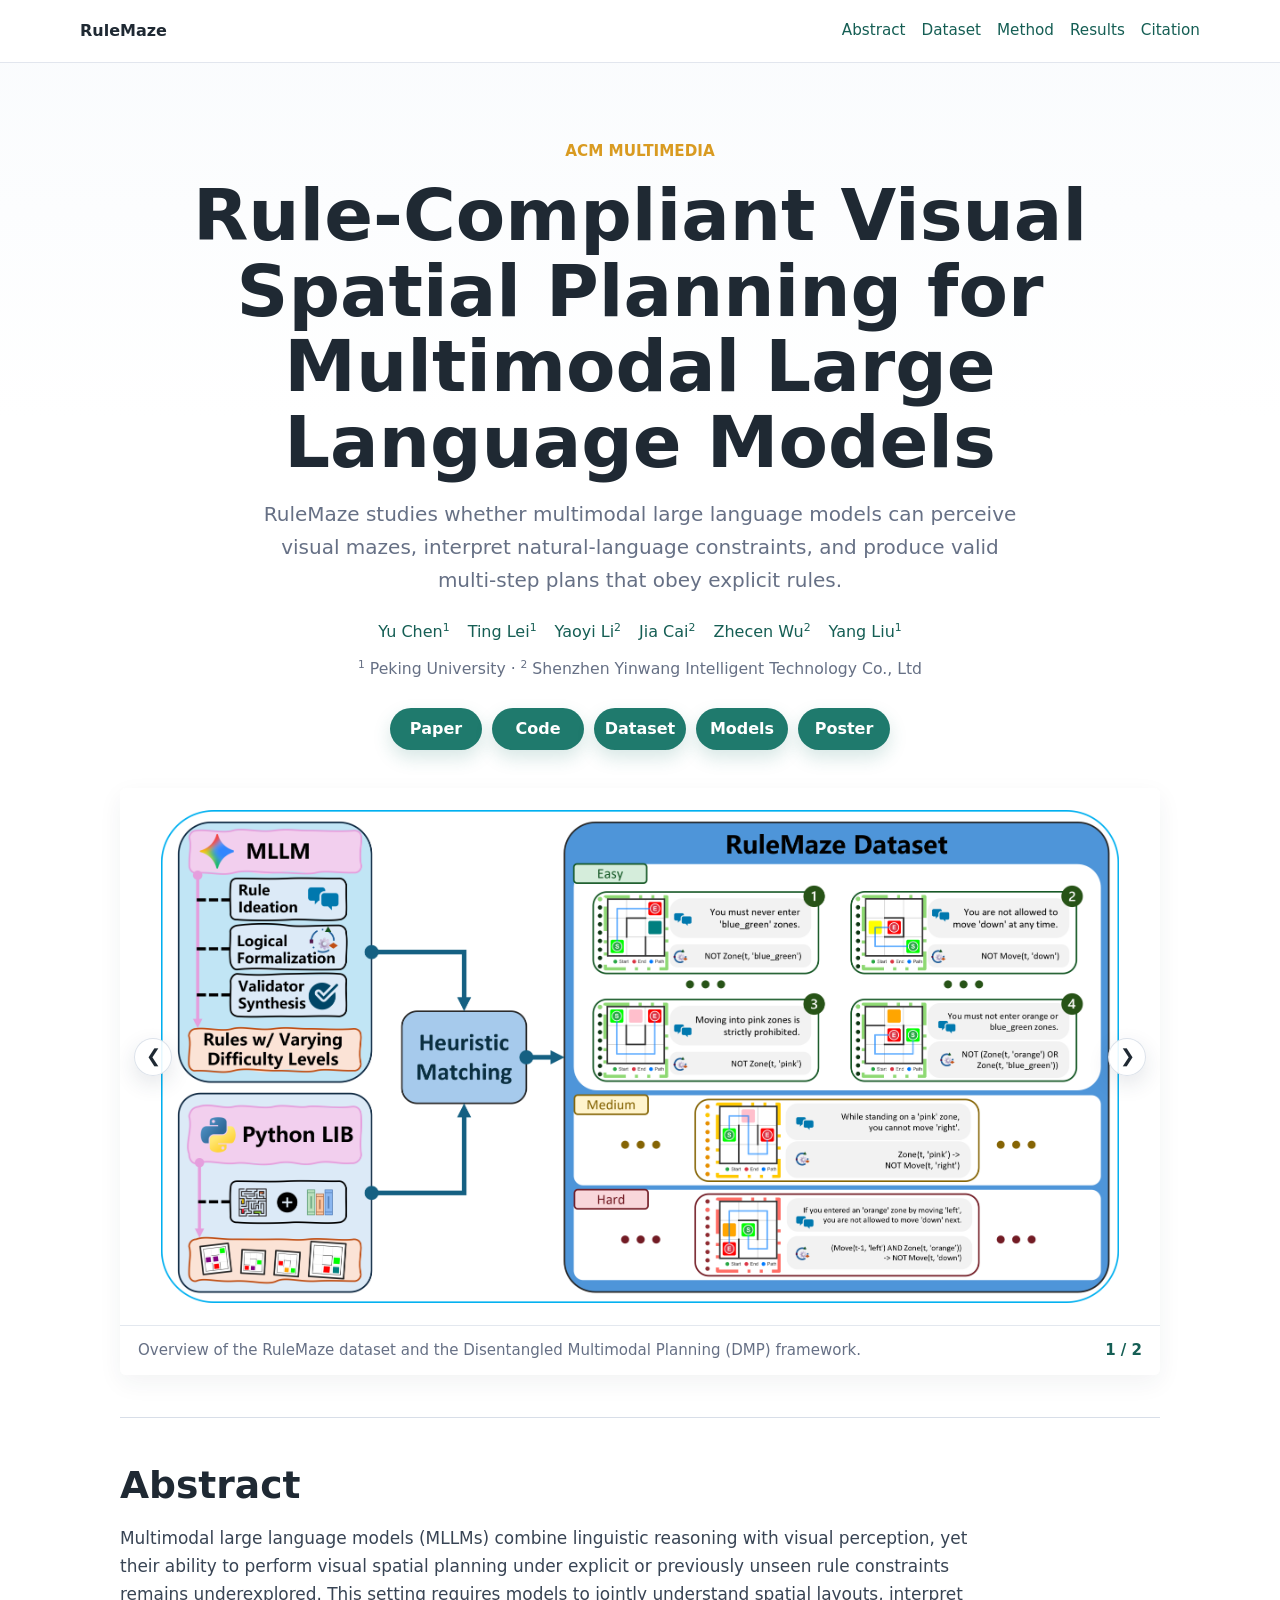
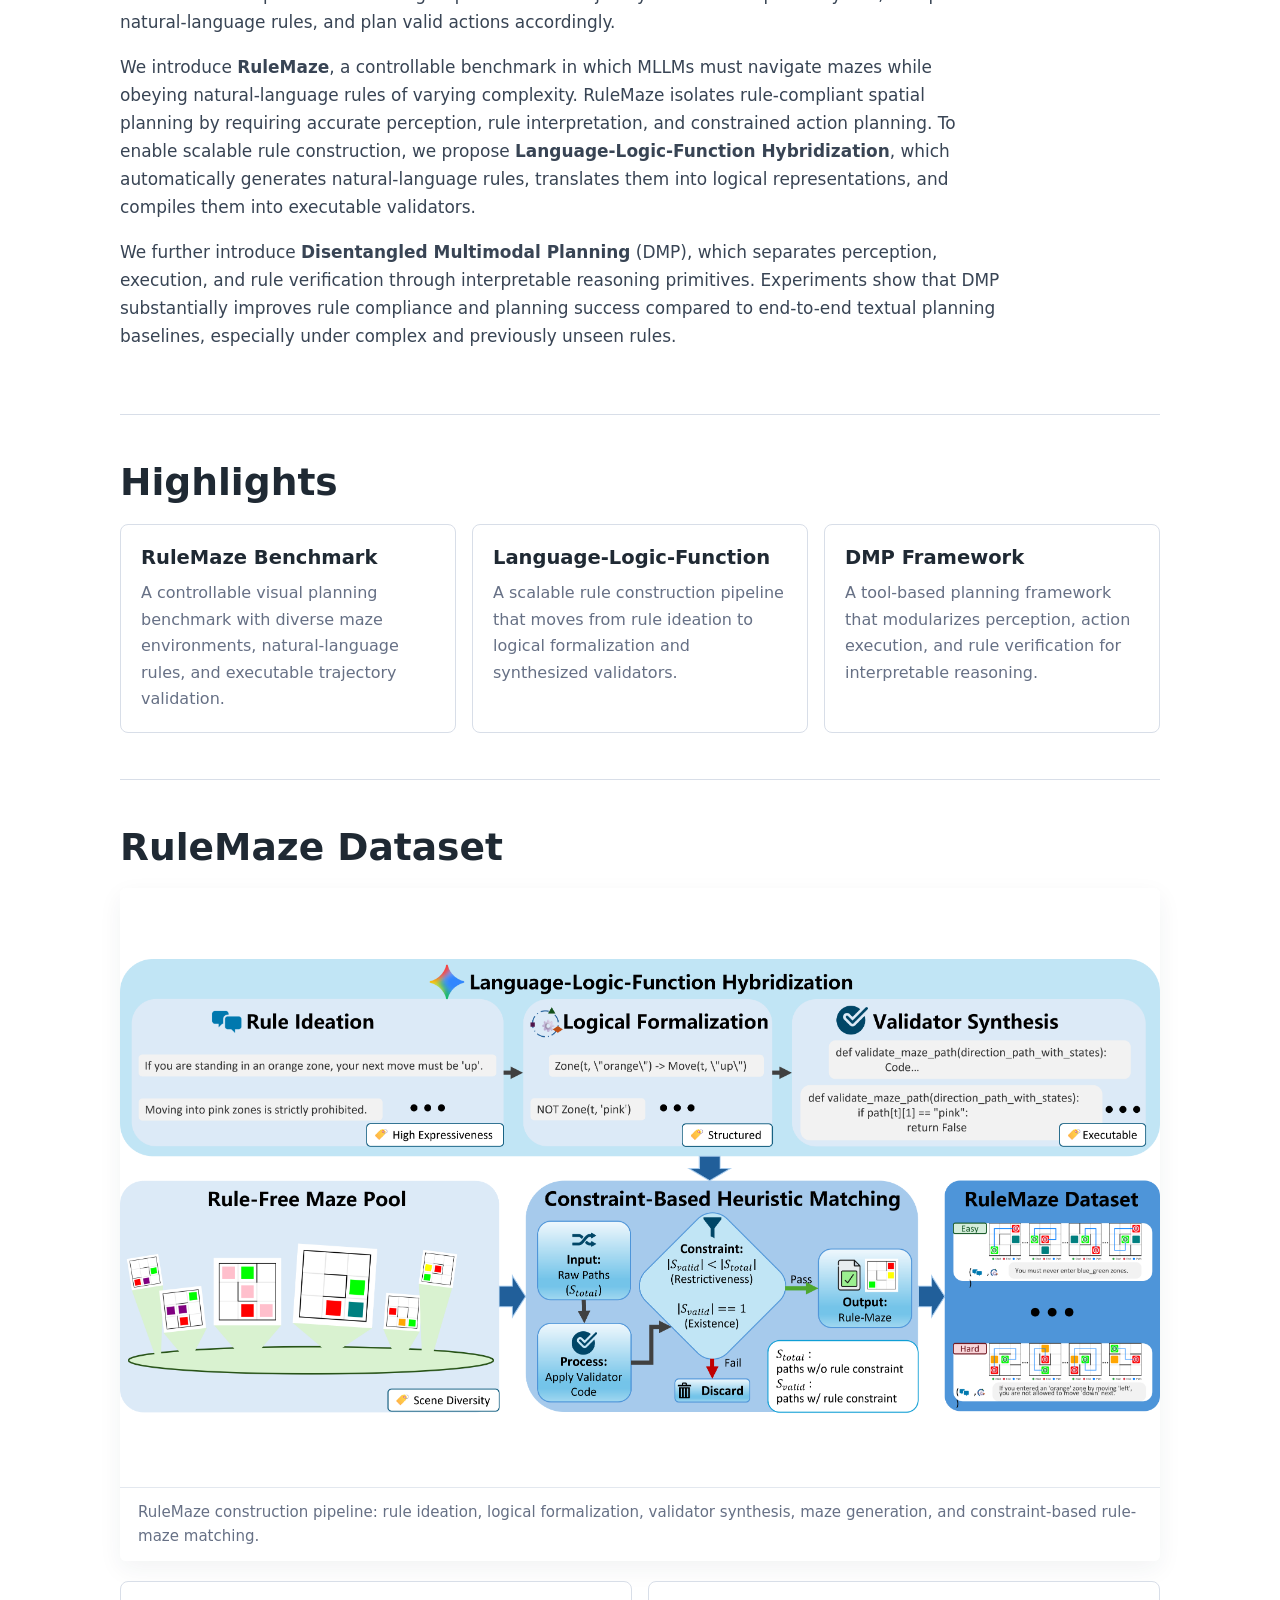
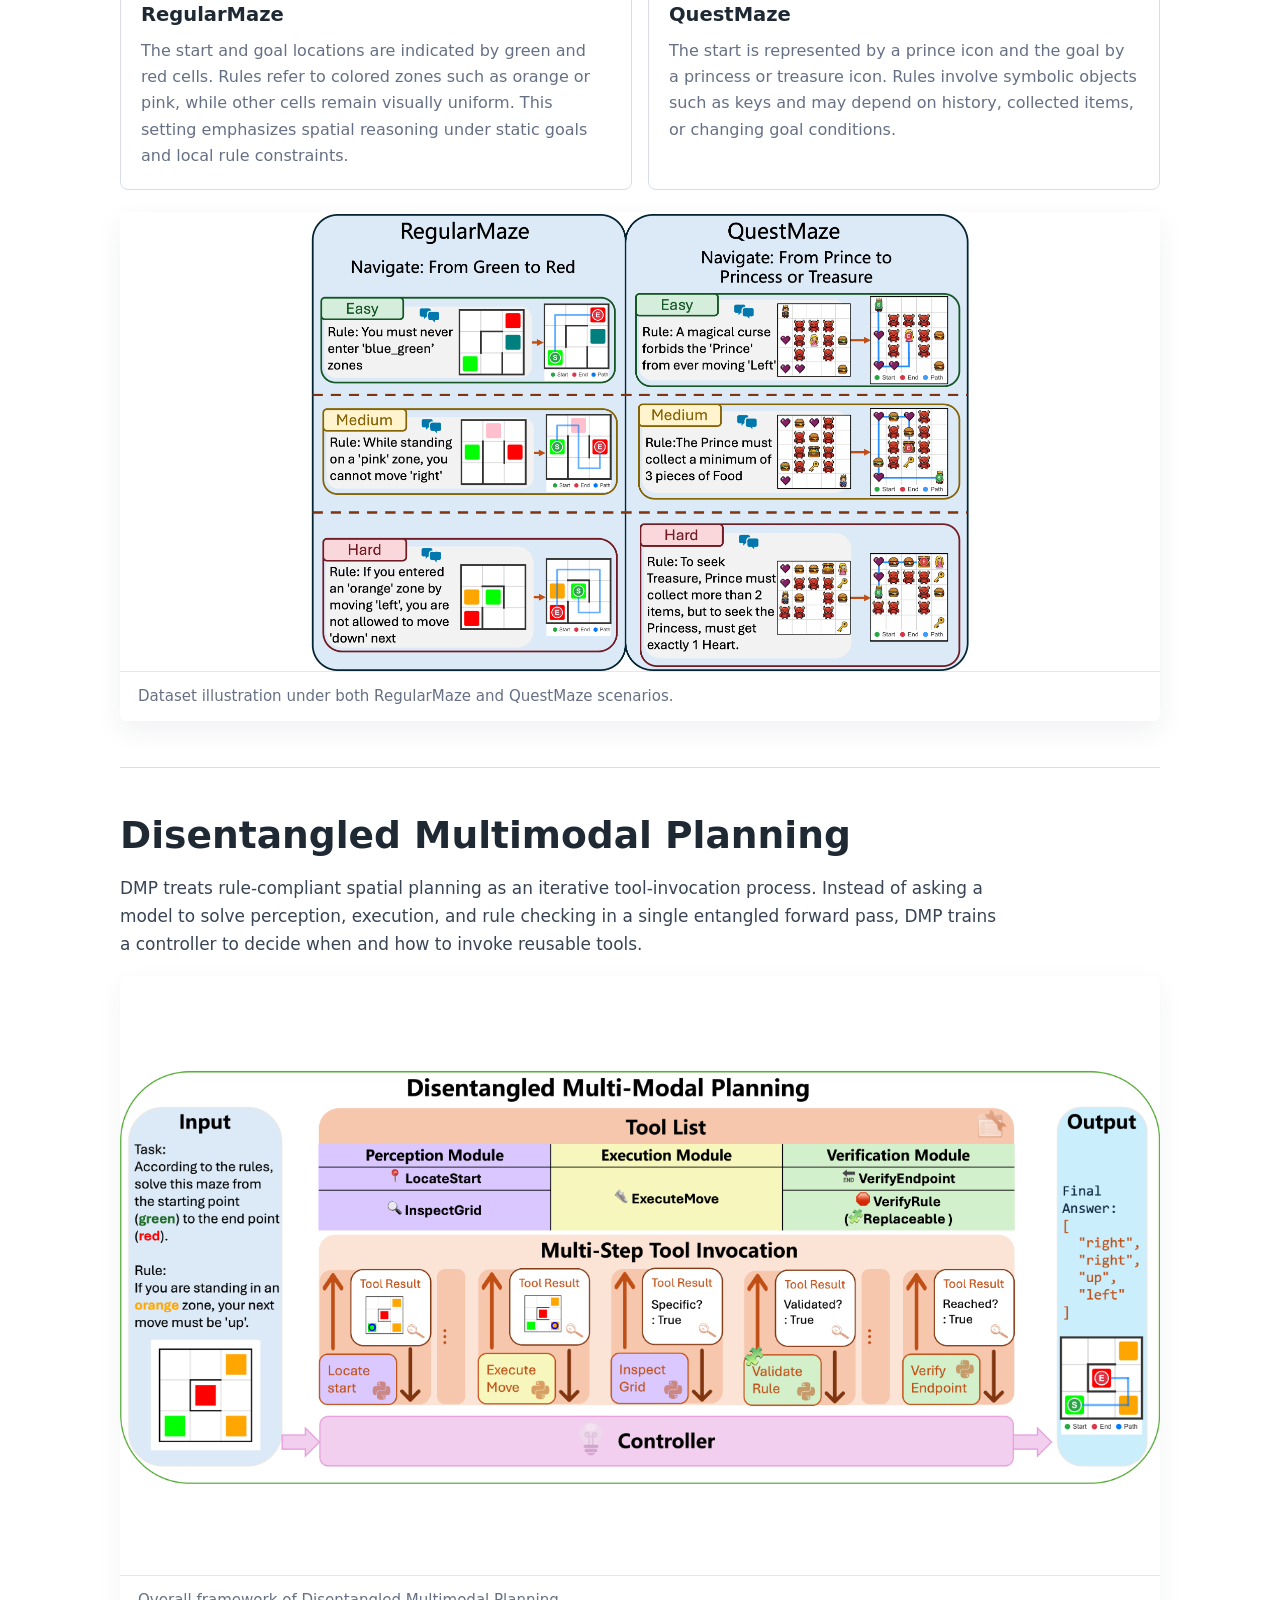
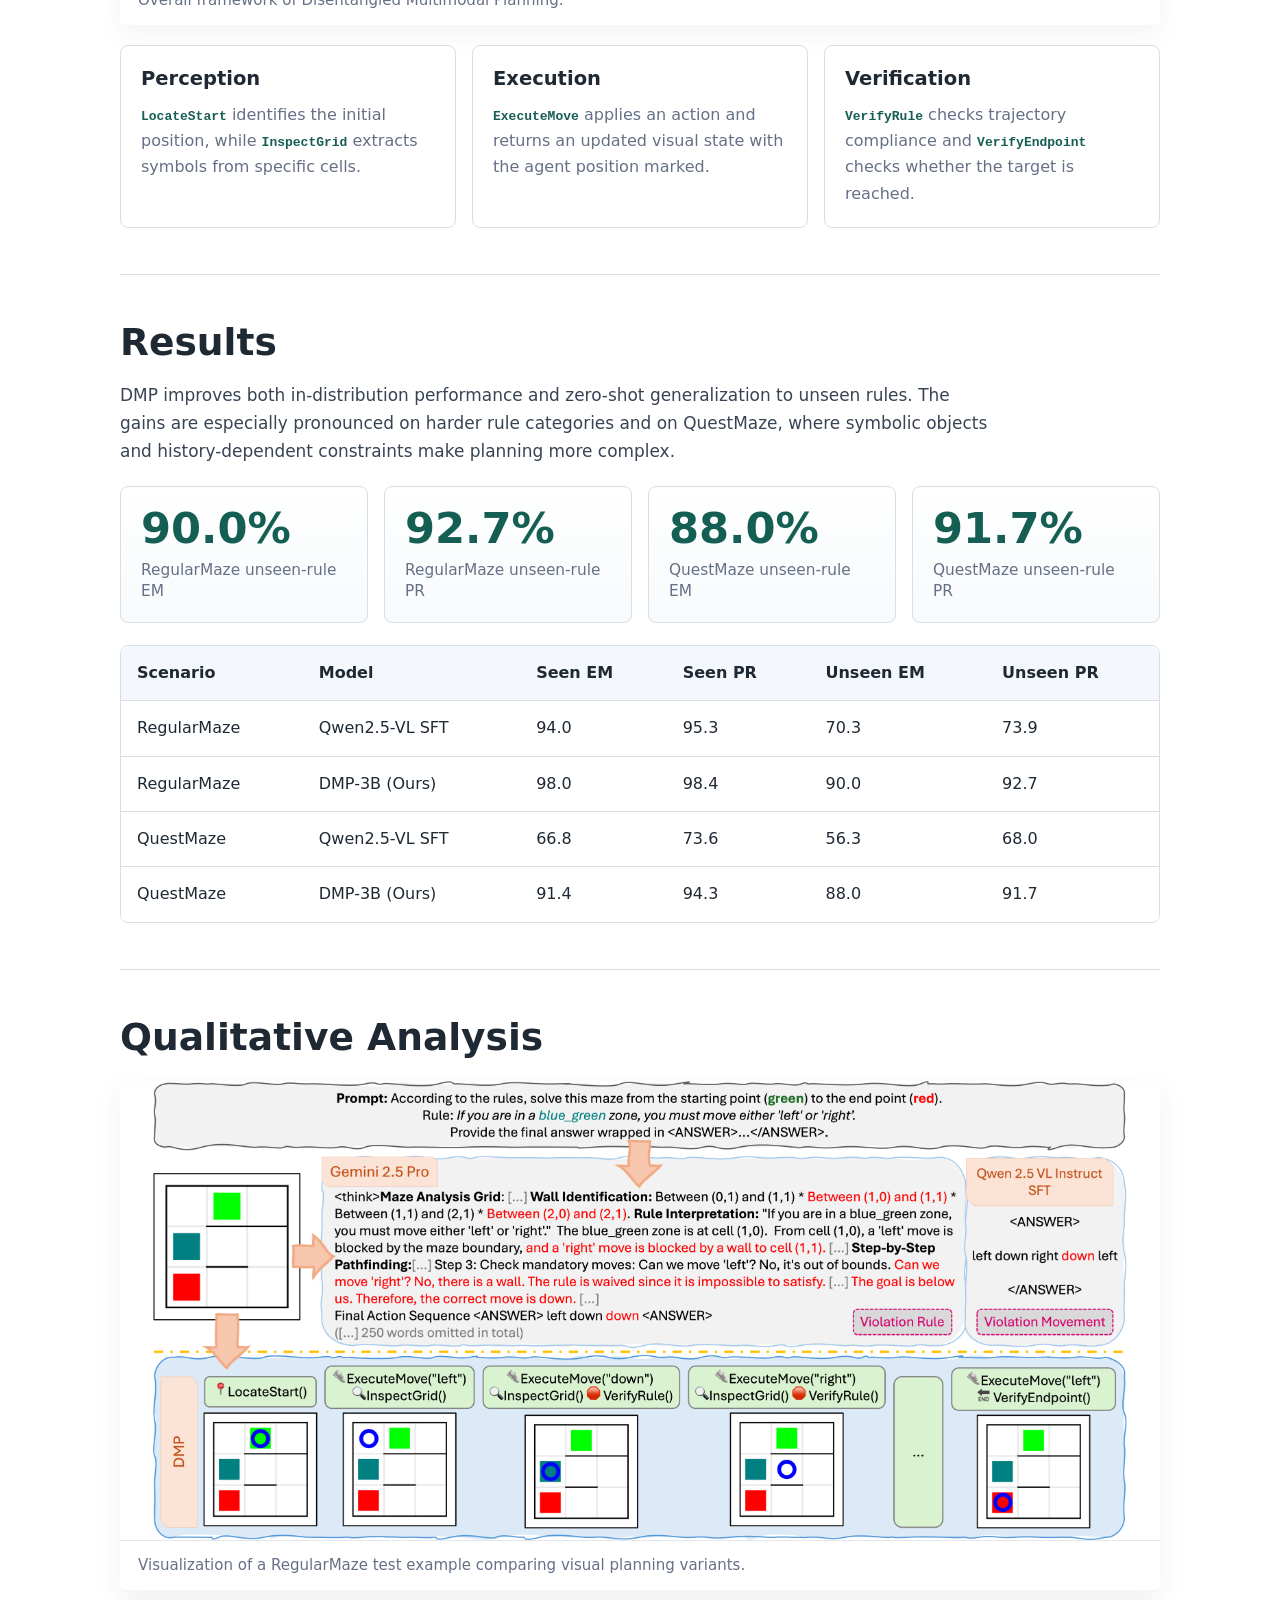
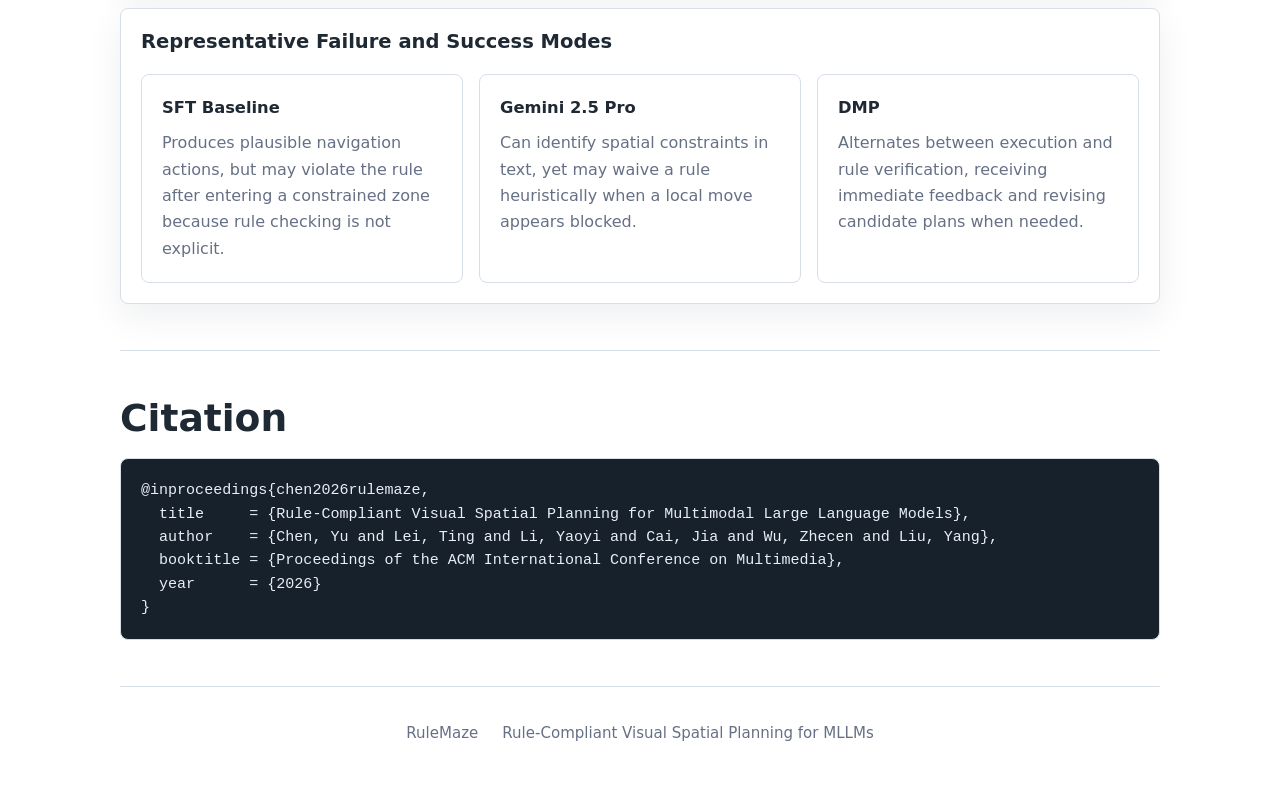
==== index.html @ 969b1087 "update demo page" ====
<!doctype html>
<html lang="en">
  <head>
    <meta charset="utf-8" />
    <meta name="viewport" content="width=device-width, initial-scale=1" />
    <title>Rule-Compliant Visual Spatial Planning for Multimodal Large Language Models</title>
    <meta
      name="description"
      content="RuleMaze project page for rule-compliant visual spatial planning in multimodal large language models."
    />
    <link rel="stylesheet" href="styles.css" />
  </head>
  <body>
    <header class="site-header">
      <nav class="nav">
        <a class="brand" href="#">RuleMaze</a>
        <div class="nav-links" aria-label="Page sections">
          <a href="#abstract">Abstract</a>
          <a href="#dataset">Dataset</a>
          <a href="#method">Method</a>
          <a href="#results">Results</a>
          <a href="#citation">Citation</a>
        </div>
      </nav>
    </header>

    <main>
      <section class="hero">
        <p class="venue">ACM Multimedia</p>
        <h1>Rule-Compliant Visual Spatial Planning for Multimodal Large Language Models</h1>
        <p class="subtitle">
          RuleMaze studies whether multimodal large language models can perceive
          visual mazes, interpret natural-language constraints, and produce
          valid multi-step plans that obey explicit rules.
        </p>

        <div class="authors" aria-label="Authors">
          <a href="mailto:yu_chen@stu.pku.edu.cn">Yu Chen<sup>1</sup></a>
          <a href="mailto:ting_lei@pku.edu.cn">Ting Lei<sup>1</sup></a>
          <a href="mailto:liyaoyi@yinwang.com">Yaoyi Li<sup>2</sup></a>
          <a href="mailto:caijia@yinwang.com">Jia Cai<sup>2</sup></a>
          <a href="mailto:wuzhecen@yinwang.com">Zhecen Wu<sup>2</sup></a>
          <a href="mailto:yangliu@pku.edu.cn">Yang Liu<sup>1</sup></a>
        </div>

        <p class="affiliations">
          <sup>1</sup> Peking University · <sup>2</sup> Shenzhen Yinwang
          Intelligent Technology Co., Ltd
        </p>

        <div class="link-row" aria-label="Project links">
          <a class="pill" href="#" aria-label="Paper PDF">Paper</a>
          <a class="pill" href="#" aria-label="Code repository">Code</a>
          <a class="pill" href="#" aria-label="Dataset">Dataset</a>
          <a class="pill" href="#" aria-label="Models">Models</a>
          <a class="pill" href="#" aria-label="Poster">Poster</a>
        </div>

        <figure class="hero-figure overview-carousel" data-carousel>
          <div class="overview-stage">
            <button type="button" class="overview-button previous" data-prev aria-label="Previous overview">
              &#10094;
            </button>
            <div class="overview-slides">
              <img
                class="overview-slide slide is-active"
                src="figures/teaser_rulemaze.png"
                alt="RuleMaze dataset construction overview"
              />
              <img
                class="overview-slide slide"
                src="figures/teasure_0402.png"
                alt="Disentangled Multimodal Planning framework overview"
              />
            </div>
            <button type="button" class="overview-button next" data-next aria-label="Next overview">
              &#10095;
            </button>
          </div>
          <figcaption class="overview-caption">
            <span>Overview of the RuleMaze dataset and the Disentangled Multimodal Planning (DMP) framework.</span>
            <span data-counter>1 / 2</span>
          </figcaption>
        </figure>
      </section>

      <section id="abstract" class="content-section">
        <h2>Abstract</h2>
        <p>
          Multimodal large language models (MLLMs) combine linguistic reasoning
          with visual perception, yet their ability to perform visual spatial
          planning under explicit or previously unseen rule constraints remains
          underexplored. This setting requires models to jointly understand
          spatial layouts, interpret natural-language rules, and plan valid
          actions accordingly.
        </p>
        <p>
          We introduce <strong>RuleMaze</strong>, a controllable benchmark in
          which MLLMs must navigate mazes while obeying natural-language rules of
          varying complexity. RuleMaze isolates rule-compliant spatial planning
          by requiring accurate perception, rule interpretation, and constrained
          action planning. To enable scalable rule construction, we propose
          <strong>Language-Logic-Function Hybridization</strong>, which
          automatically generates natural-language rules, translates them into
          logical representations, and compiles them into executable validators.
        </p>
        <p>
          We further introduce <strong>Disentangled Multimodal Planning</strong>
          (DMP), which separates perception, execution, and rule verification
          through interpretable reasoning primitives. Experiments show that DMP
          substantially improves rule compliance and planning success compared to
          end-to-end textual planning baselines, especially under complex and
          previously unseen rules.
        </p>
      </section>

      <section id="highlights" class="content-section">
        <h2>Highlights</h2>
        <div class="contribution-grid">
          <article>
            <h3>RuleMaze Benchmark</h3>
            <p>
              A controllable visual planning benchmark with diverse maze
              environments, natural-language rules, and executable trajectory
              validation.
            </p>
          </article>
          <article>
            <h3>Language-Logic-Function</h3>
            <p>
              A scalable rule construction pipeline that moves from rule
              ideation to logical formalization and synthesized validators.
            </p>
          </article>
          <article>
            <h3>DMP Framework</h3>
            <p>
              A tool-based planning framework that modularizes perception,
              action execution, and rule verification for interpretable
              reasoning.
            </p>
          </article>
        </div>
      </section>

      <section id="dataset" class="content-section">
        <h2>RuleMaze Dataset</h2>
        <figure class="wide-figure">
          <img
            class="paper-image"
            src="figures/rulemaze.png"
            alt="RuleMaze construction pipeline"
          />
          <figcaption>
            RuleMaze construction pipeline: rule ideation, logical
            formalization, validator synthesis, maze generation, and
            constraint-based rule-maze matching.
          </figcaption>
        </figure>

        <div class="split-section">
          <article>
            <h3>RegularMaze</h3>
            <p>
              The start and goal locations are indicated by green and red cells.
              Rules refer to colored zones such as orange or pink, while other
              cells remain visually uniform. This setting emphasizes spatial
              reasoning under static goals and local rule constraints.
            </p>
          </article>
          <article>
            <h3>QuestMaze</h3>
            <p>
              The start is represented by a prince icon and the goal by a
              princess or treasure icon. Rules involve symbolic objects such as
              keys and may depend on history, collected items, or changing goal
              conditions.
            </p>
          </article>
        </div>

        <figure class="wide-figure compact">
          <img
            class="paper-image"
            src="figures/maze_data_vis_v3.png"
            alt="RegularMaze and QuestMaze dataset examples"
          />
          <figcaption>
            Dataset illustration under both RegularMaze and QuestMaze scenarios.
          </figcaption>
        </figure>
      </section>

      <section id="method" class="content-section">
        <h2>Disentangled Multimodal Planning</h2>
        <p>
          DMP treats rule-compliant spatial planning as an iterative
          tool-invocation process. Instead of asking a model to solve perception,
          execution, and rule checking in a single entangled forward pass, DMP
          trains a controller to decide when and how to invoke reusable tools.
        </p>

        <figure class="wide-figure">
          <img
            class="paper-image"
            src="figures/dmp_method.png"
            alt="Disentangled Multimodal Planning method"
          />
          <figcaption>
            Overall framework of Disentangled Multimodal Planning.
          </figcaption>
        </figure>

        <div class="tool-table">
          <article>
            <h3>Perception</h3>
            <p>
              <code>LocateStart</code> identifies the initial position, while
              <code>InspectGrid</code> extracts symbols from specific cells.
            </p>
          </article>
          <article>
            <h3>Execution</h3>
            <p>
              <code>ExecuteMove</code> applies an action and returns an updated
              visual state with the agent position marked.
            </p>
          </article>
          <article>
            <h3>Verification</h3>
            <p>
              <code>VerifyRule</code> checks trajectory compliance and
              <code>VerifyEndpoint</code> checks whether the target is reached.
            </p>
          </article>
        </div>
      </section>

      <section id="results" class="content-section">
        <h2>Results</h2>
        <p>
          DMP improves both in-distribution performance and zero-shot
          generalization to unseen rules. The gains are especially pronounced on
          harder rule categories and on QuestMaze, where symbolic objects and
          history-dependent constraints make planning more complex.
        </p>

        <div class="metrics-grid">
          <article>
            <span class="metric">90.0%</span>
            <span class="metric-label">RegularMaze unseen-rule EM</span>
          </article>
          <article>
            <span class="metric">92.7%</span>
            <span class="metric-label">RegularMaze unseen-rule PR</span>
          </article>
          <article>
            <span class="metric">88.0%</span>
            <span class="metric-label">QuestMaze unseen-rule EM</span>
          </article>
          <article>
            <span class="metric">91.7%</span>
            <span class="metric-label">QuestMaze unseen-rule PR</span>
          </article>
        </div>

        <div class="table-wrap">
          <table>
            <thead>
              <tr>
                <th>Scenario</th>
                <th>Model</th>
                <th>Seen EM</th>
                <th>Seen PR</th>
                <th>Unseen EM</th>
                <th>Unseen PR</th>
              </tr>
            </thead>
            <tbody>
              <tr>
                <td>RegularMaze</td>
                <td>Qwen2.5-VL SFT</td>
                <td>94.0</td>
                <td>95.3</td>
                <td>70.3</td>
                <td>73.9</td>
              </tr>
              <tr>
                <td>RegularMaze</td>
                <td>DMP-3B (Ours)</td>
                <td>98.0</td>
                <td>98.4</td>
                <td>90.0</td>
                <td>92.7</td>
              </tr>
              <tr>
                <td>QuestMaze</td>
                <td>Qwen2.5-VL SFT</td>
                <td>66.8</td>
                <td>73.6</td>
                <td>56.3</td>
                <td>68.0</td>
              </tr>
              <tr>
                <td>QuestMaze</td>
                <td>DMP-3B (Ours)</td>
                <td>91.4</td>
                <td>94.3</td>
                <td>88.0</td>
                <td>91.7</td>
              </tr>
            </tbody>
          </table>
        </div>

      </section>

      <section id="qualitative" class="content-section">
        <h2>Qualitative Analysis</h2>
        <figure class="wide-figure compact">
          <img
            class="paper-image"
            src="figures/result_example.png"
            alt="RegularMaze qualitative planning example"
          />
          <figcaption>
            Visualization of a RegularMaze test example comparing visual
            planning variants.
          </figcaption>
        </figure>
        <div class="comparison">
          <h3>Representative Failure and Success Modes</h3>
          <div class="comparison-grid">
            <article>
              <h4>SFT Baseline</h4>
              <p>
                Produces plausible navigation actions, but may violate the rule
                after entering a constrained zone because rule checking is not
                explicit.
              </p>
            </article>
            <article>
              <h4>Gemini 2.5 Pro</h4>
              <p>
                Can identify spatial constraints in text, yet may waive a rule
                heuristically when a local move appears blocked.
              </p>
            </article>
            <article>
              <h4>DMP</h4>
              <p>
                Alternates between execution and rule verification, receiving
                immediate feedback and revising candidate plans when needed.
              </p>
            </article>
          </div>
        </div>
      </section>

      <section id="citation" class="content-section">
        <h2>Citation</h2>
        <pre><code>@inproceedings{chen2026rulemaze,
  title     = {Rule-Compliant Visual Spatial Planning for Multimodal Large Language Models},
  author    = {Chen, Yu and Lei, Ting and Li, Yaoyi and Cai, Jia and Wu, Zhecen and Liu, Yang},
  booktitle = {Proceedings of the ACM International Conference on Multimedia},
  year      = {2026}
}</code></pre>
      </section>
    </main>

    <footer class="footer">
      <span>RuleMaze</span>
      <span>Rule-Compliant Visual Spatial Planning for MLLMs</span>
    </footer>

    <script src="script.js"></script>
  </body>
</html>
---- styles.css ----
:root {
  color-scheme: light;
  --ink: #1f2933;
  --muted: #667085;
  --line: #d8dee8;
  --paper: #ffffff;
  --soft: #f4f7fb;
  --accent: #1f7a6d;
  --accent-strong: #155e54;
  --gold: #d99b21;
  --shadow: 0 18px 55px rgba(32, 48, 71, 0.13);
}

* {
  box-sizing: border-box;
}

html {
  scroll-behavior: smooth;
}

body {
  margin: 0;
  color: var(--ink);
  background:
    linear-gradient(180deg, #f9fbfd 0%, #ffffff 420px),
    var(--paper);
  font-family:
    Inter, ui-sans-serif, system-ui, -apple-system, BlinkMacSystemFont, "Segoe UI",
    sans-serif;
  line-height: 1.65;
}

a {
  color: var(--accent-strong);
  text-decoration: none;
}

a:hover {
  text-decoration: underline;
}

.site-header {
  position: sticky;
  top: 0;
  z-index: 10;
  border-bottom: 1px solid rgba(216, 222, 232, 0.75);
  background: rgba(255, 255, 255, 0.88);
  backdrop-filter: blur(14px);
}

.nav {
  display: flex;
  align-items: center;
  justify-content: space-between;
  width: min(1120px, calc(100% - 32px));
  min-height: 62px;
  margin: 0 auto;
  gap: 24px;
}

.brand {
  color: var(--ink);
  font-weight: 800;
  letter-spacing: 0;
}

.nav-links {
  display: flex;
  flex-wrap: wrap;
  justify-content: flex-end;
  gap: 16px;
  font-size: 0.95rem;
}

main {
  width: min(1040px, calc(100% - 32px));
  margin: 0 auto;
}

.hero {
  padding: 76px 0 42px;
  text-align: center;
}

.venue {
  margin: 0 0 14px;
  color: var(--gold);
  font-size: 0.95rem;
  font-weight: 750;
  text-transform: uppercase;
}

h1,
h2,
h3,
h4,
p {
  margin-top: 0;
}

h1 {
  max-width: 920px;
  margin: 0 auto 18px;
  font-size: clamp(2.15rem, 6vw, 4.5rem);
  line-height: 1.05;
  letter-spacing: 0;
}

.subtitle {
  max-width: 780px;
  margin: 0 auto 22px;
  color: var(--muted);
  font-size: clamp(1.05rem, 2vw, 1.25rem);
}

.authors {
  display: flex;
  flex-wrap: wrap;
  justify-content: center;
  gap: 8px 18px;
  margin-bottom: 10px;
  color: var(--muted);
}

sup {
  font-size: 0.68em;
  line-height: 0;
}

.affiliations {
  margin: 0 auto 26px;
  color: var(--muted);
  font-size: 0.98rem;
}

.link-row {
  display: flex;
  flex-wrap: wrap;
  justify-content: center;
  gap: 10px;
  margin-bottom: 38px;
}

.pill {
  display: inline-flex;
  align-items: center;
  justify-content: center;
  min-width: 92px;
  min-height: 42px;
  border: 1px solid rgba(31, 122, 109, 0.2);
  border-radius: 999px;
  color: #ffffff;
  background: var(--accent);
  font-weight: 750;
  box-shadow: 0 8px 18px rgba(31, 122, 109, 0.18);
}

.pill:hover {
  background: var(--accent-strong);
  text-decoration: none;
}

.hero-figure,
.wide-figure {
  margin: 0;
  border: 0;
  border-radius: 6px;
  overflow: hidden;
  background: #ffffff;
  box-shadow: 0 8px 24px rgba(32, 48, 71, 0.06);
}

.figure-grid {
  display: grid;
  gap: 10px;
  padding: 0;
  background: #ffffff;
}

.figure-grid.two-up {
  grid-template-columns: repeat(2, minmax(0, 1fr));
}

.figure-grid img,
.paper-image {
  display: block;
  width: 100%;
  object-fit: contain;
  background: #ffffff;
}

.figure-grid img {
  height: clamp(260px, 28vw, 430px);
  align-self: center;
  border-radius: 4px;
}

.paper-image {
  height: clamp(300px, 48vw, 600px);
  background: #ffffff;
}

.hero-figure .figure-grid {
  border-bottom: 1px solid rgba(216, 222, 232, 0.7);
}

.wide-figure .paper-image {
  border-bottom: 1px solid rgba(216, 222, 232, 0.7);
}

.overview-stage {
  position: relative;
  display: grid;
  align-items: center;
  background: #ffffff;
  border-bottom: 1px solid rgba(216, 222, 232, 0.7);
}

.overview-slides {
  min-height: clamp(280px, 42vw, 540px);
}

.overview-slide {
  display: none;
  width: 100%;
  height: clamp(280px, 42vw, 540px);
  object-fit: contain;
  background: #ffffff;
}

.overview-slide.is-active {
  display: block;
}

.overview-button {
  position: absolute;
  top: 50%;
  z-index: 2;
  transform: translateY(-50%);
  border-color: rgba(216, 222, 232, 0.88);
  background: rgba(255, 255, 255, 0.9);
  box-shadow: 0 8px 22px rgba(32, 48, 71, 0.12);
}

.overview-button.previous {
  left: 14px;
}

.overview-button.next {
  right: 14px;
}

.overview-caption {
  display: flex;
  align-items: center;
  justify-content: space-between;
  gap: 16px;
}

.overview-caption [data-counter] {
  flex: 0 0 auto;
  color: var(--accent-strong);
  font-weight: 750;
}

.wide-figure.compact {
  margin-top: 22px;
  box-shadow: 0 10px 28px rgba(32, 48, 71, 0.065);
}

.wide-figure.compact .paper-image {
  height: clamp(260px, 38vw, 460px);
}

figcaption {
  padding: 12px 18px;
  color: var(--muted);
  font-size: 0.94rem;
  text-align: left;
  background: #ffffff;
}

.content-section {
  padding: 46px 0;
  border-top: 1px solid var(--line);
}

h2 {
  margin-bottom: 18px;
  font-size: clamp(1.7rem, 3vw, 2.35rem);
  line-height: 1.15;
}

h3 {
  margin-bottom: 10px;
  font-size: 1.22rem;
  line-height: 1.3;
}

h4 {
  margin-bottom: 8px;
  font-size: 1.02rem;
}

.content-section > p {
  max-width: 880px;
  color: #384454;
  font-size: 1.06rem;
}

.video-placeholder {
  display: grid;
  min-height: 380px;
  place-items: center;
  border: 1px dashed #a9b5c6;
  border-radius: 8px;
  background:
    linear-gradient(135deg, rgba(31, 122, 109, 0.08), rgba(217, 155, 33, 0.1)),
    var(--soft);
  color: var(--muted);
  text-align: center;
}

.video-placeholder strong,
.video-placeholder span {
  display: block;
}

.video-placeholder strong {
  color: var(--ink);
  font-size: 1.3rem;
}

.contribution-grid,
.comparison-grid,
.split-section,
.tool-table,
.metrics-grid {
  display: grid;
  grid-template-columns: repeat(3, minmax(0, 1fr));
  gap: 16px;
  margin-top: 20px;
}

.contribution-grid article,
.comparison-grid article,
.split-section article,
.tool-table article,
.metrics-grid article {
  min-height: 160px;
  padding: 20px;
  border: 1px solid var(--line);
  border-radius: 8px;
  background: var(--paper);
}

.contribution-grid p,
.comparison-grid p,
.split-section p,
.tool-table p,
.slide p {
  margin-bottom: 0;
  color: var(--muted);
}

.split-section {
  grid-template-columns: repeat(2, minmax(0, 1fr));
}

.tool-table {
  grid-template-columns: repeat(3, minmax(0, 1fr));
}

.tool-table code {
  color: var(--accent-strong);
  font-weight: 750;
}

.metrics-grid {
  grid-template-columns: repeat(4, minmax(0, 1fr));
  margin-bottom: 22px;
}

.metrics-grid article {
  min-height: 128px;
  background: linear-gradient(180deg, #ffffff 0%, #f7fafc 100%);
}

.metric {
  display: block;
  color: var(--accent-strong);
  font-size: clamp(1.8rem, 4vw, 2.7rem);
  font-weight: 850;
  line-height: 1;
}

.metric-label {
  display: block;
  margin-top: 10px;
  color: var(--muted);
  font-size: 0.96rem;
  line-height: 1.35;
}

.carousel,
.comparison {
  margin-top: 18px;
  border: 1px solid var(--line);
  border-radius: 8px;
  background: var(--paper);
  box-shadow: 0 12px 35px rgba(32, 48, 71, 0.08);
}

.carousel-head {
  display: flex;
  align-items: center;
  justify-content: space-between;
  gap: 16px;
  padding: 18px 20px;
  border-bottom: 1px solid var(--line);
}

.carousel-head h3,
.comparison h3 {
  margin: 0;
}

.carousel-controls {
  display: flex;
  align-items: center;
  gap: 10px;
  color: var(--muted);
  font-weight: 700;
}

button {
  width: 38px;
  height: 38px;
  border: 1px solid var(--line);
  border-radius: 50%;
  color: var(--ink);
  background: #ffffff;
  cursor: pointer;
  font-size: 1.1rem;
}

button:hover,
button:focus-visible {
  border-color: var(--accent);
  outline: none;
}

.slides {
  position: relative;
}

.slide {
  display: none;
  grid-template-columns: minmax(220px, 0.9fr) minmax(260px, 1.1fr);
  gap: 24px;
  align-items: center;
  padding: 22px;
}

.slide.is-active {
  display: grid;
}

.slide img {
  width: 100%;
  aspect-ratio: 1 / 1;
  object-fit: contain;
  border: 1px solid var(--line);
  border-radius: 8px;
  background: var(--soft);
}

.comparison {
  padding: 20px;
}

.table-wrap {
  overflow-x: auto;
  border: 1px solid var(--line);
  border-radius: 8px;
}

table {
  width: 100%;
  min-width: 640px;
  border-collapse: collapse;
  background: var(--paper);
}

th,
td {
  padding: 14px 16px;
  border-bottom: 1px solid var(--line);
  text-align: left;
}

th {
  background: var(--soft);
  font-weight: 800;
}

tr:last-child td {
  border-bottom: 0;
}

pre {
  overflow-x: auto;
  margin: 0;
  padding: 20px;
  border: 1px solid var(--line);
  border-radius: 8px;
  background: #17212b;
  color: #e9eef6;
  font-size: 0.94rem;
  line-height: 1.55;
}

.footer {
  display: flex;
  flex-wrap: wrap;
  justify-content: center;
  gap: 12px 24px;
  width: min(1040px, calc(100% - 32px));
  margin: 0 auto;
  padding: 34px 0 48px;
  border-top: 1px solid var(--line);
  color: var(--muted);
  font-size: 0.94rem;
}

@media (max-width: 760px) {
  .nav {
    align-items: flex-start;
    flex-direction: column;
    padding: 14px 0;
    gap: 8px;
  }

  .nav-links {
    justify-content: flex-start;
    gap: 10px 14px;
    font-size: 0.88rem;
  }

  .hero {
    padding-top: 44px;
  }

  .contribution-grid,
  .comparison-grid,
  .split-section,
  .tool-table,
  .metrics-grid,
  .slide {
    grid-template-columns: 1fr;
  }

  .carousel-head {
    align-items: flex-start;
    flex-direction: column;
  }

  .video-placeholder {
    min-height: 230px;
  }

  .figure-grid.two-up {
    grid-template-columns: 1fr;
  }

  .figure-grid img,
  .paper-image,
  .wide-figure.compact .paper-image {
    height: clamp(220px, 70vw, 360px);
  }
}
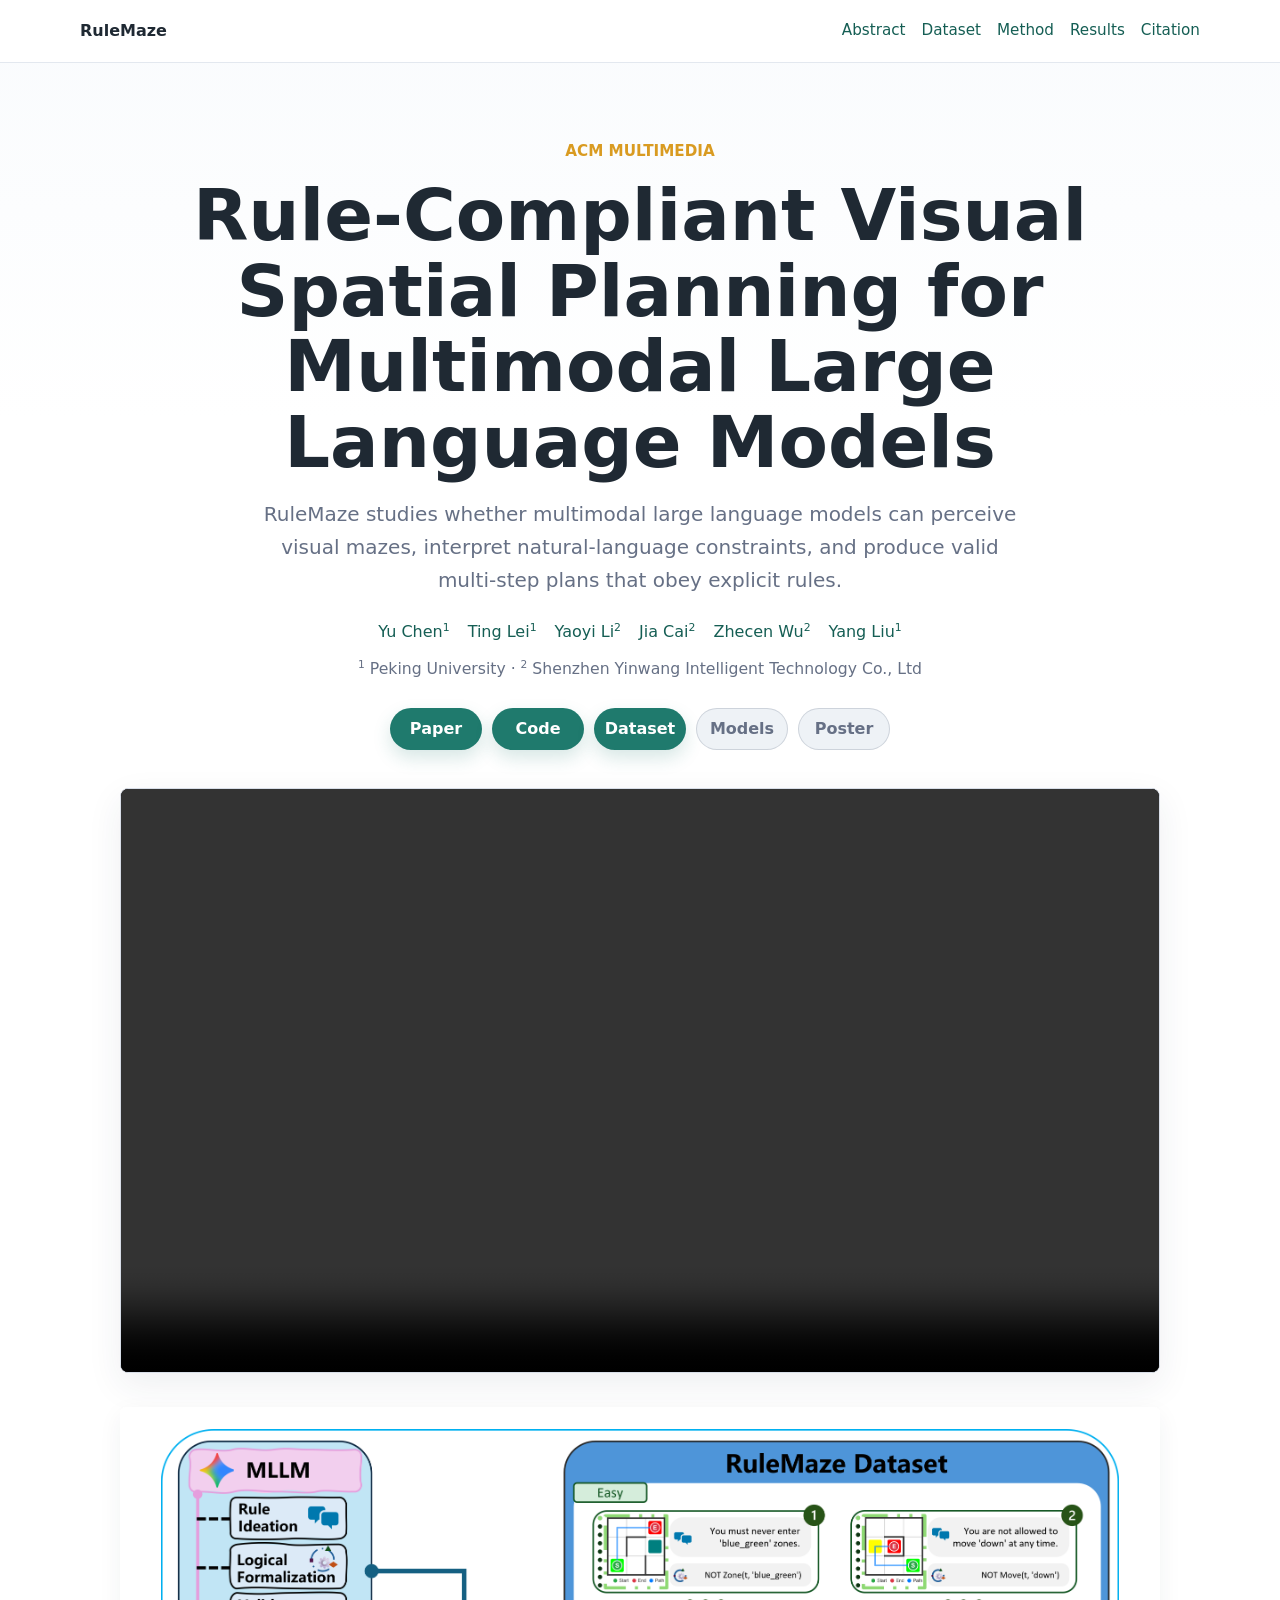
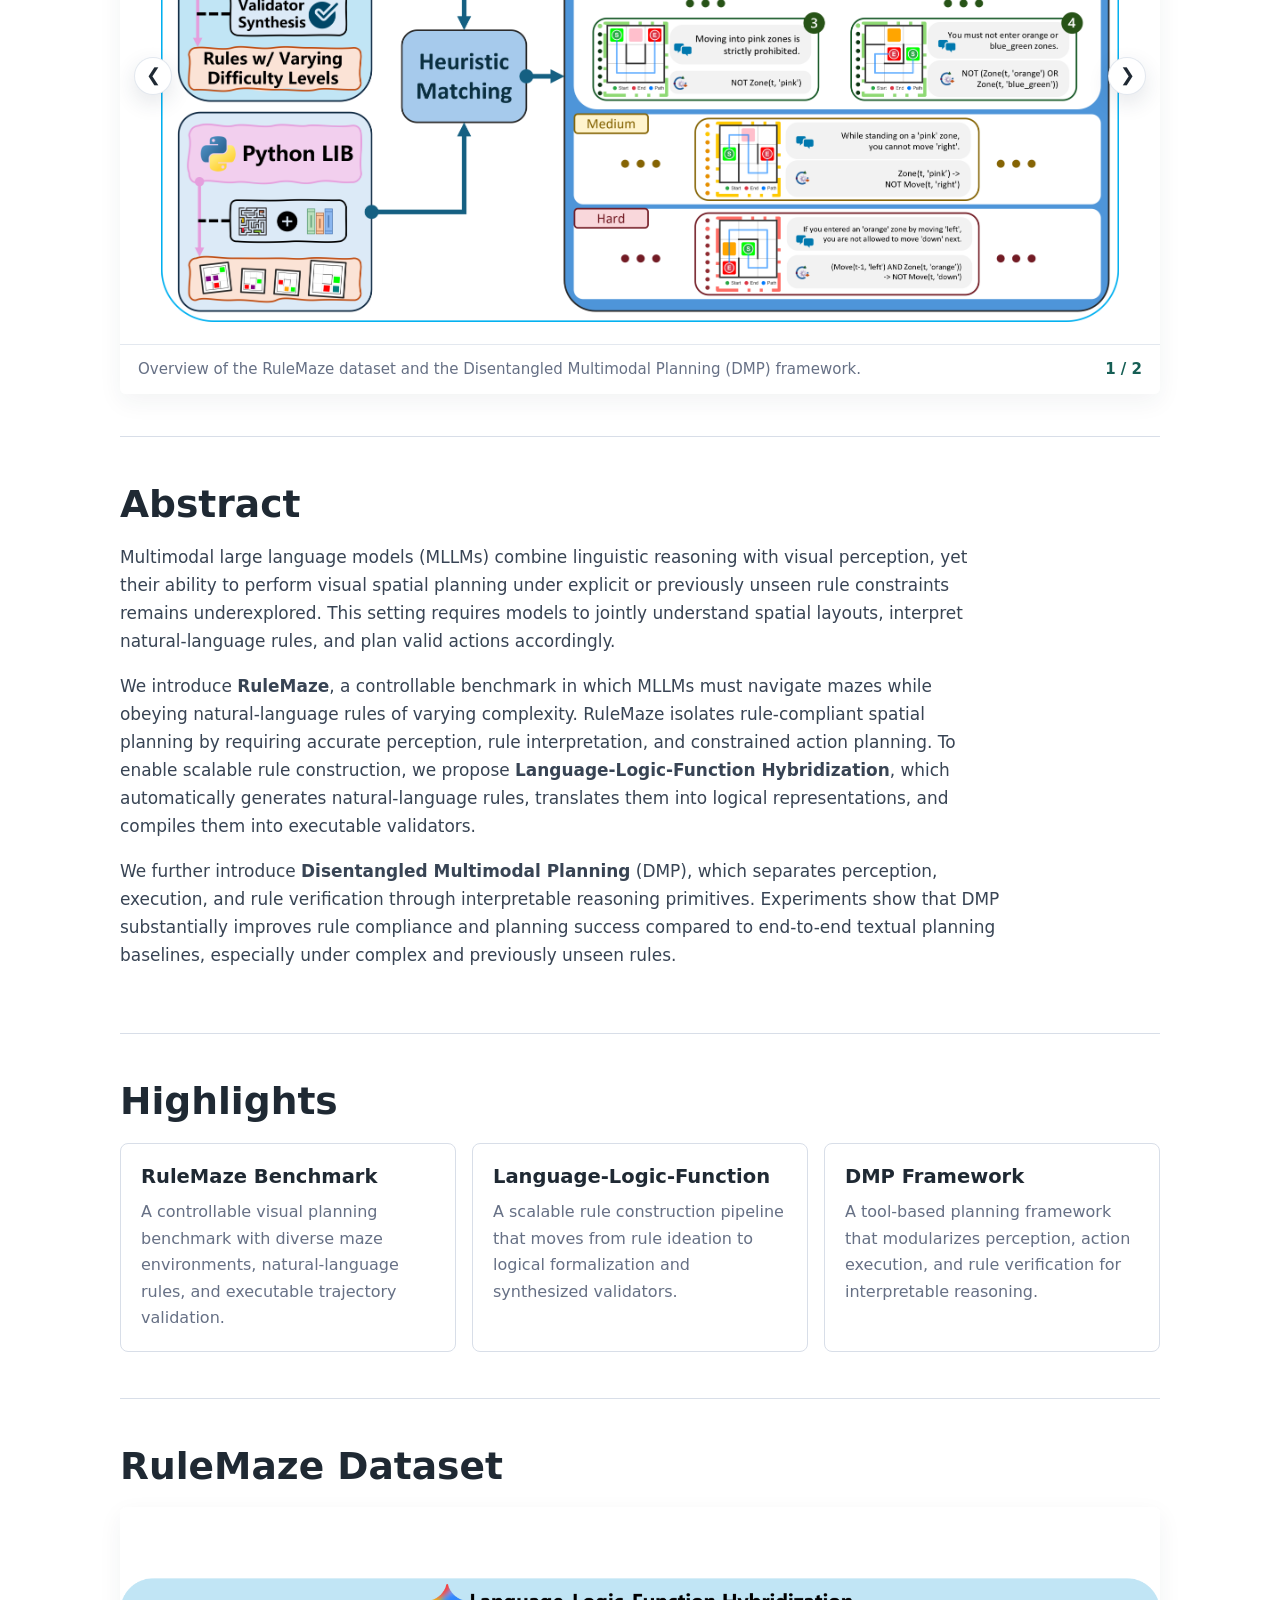
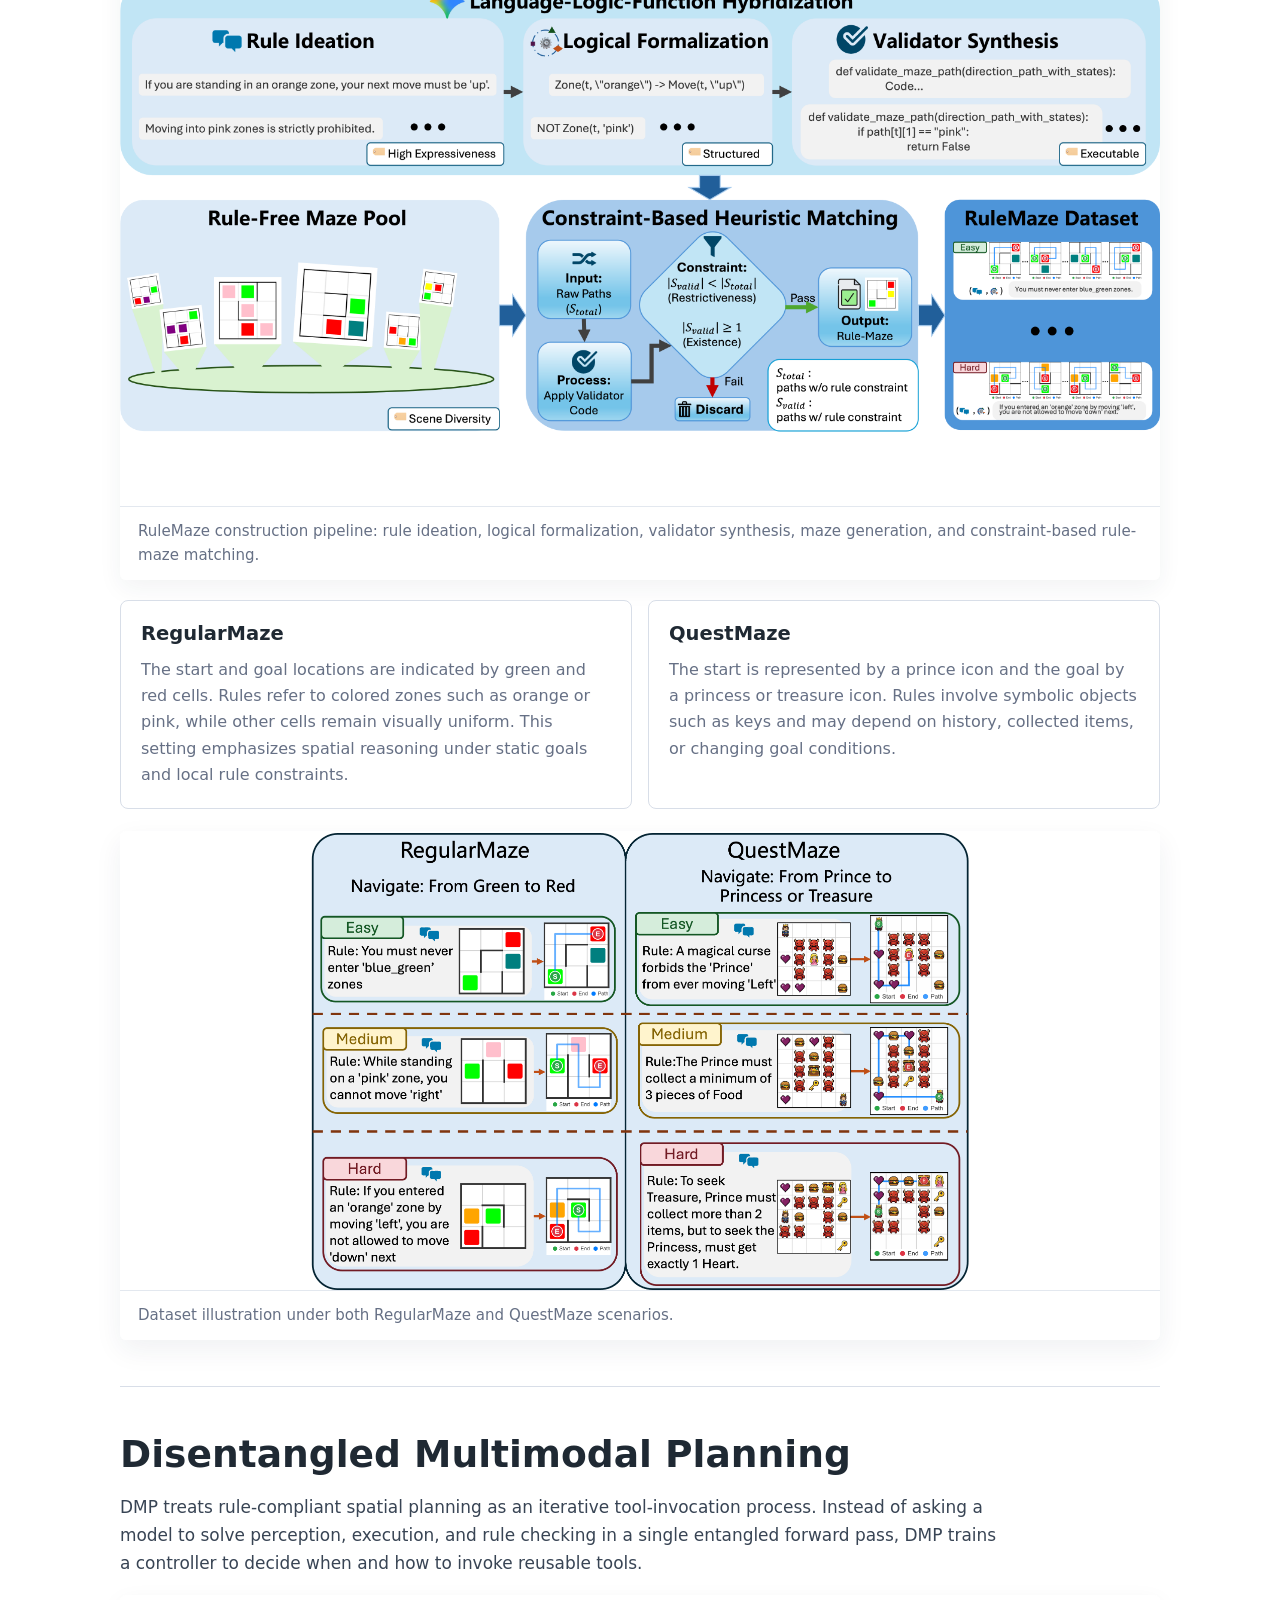
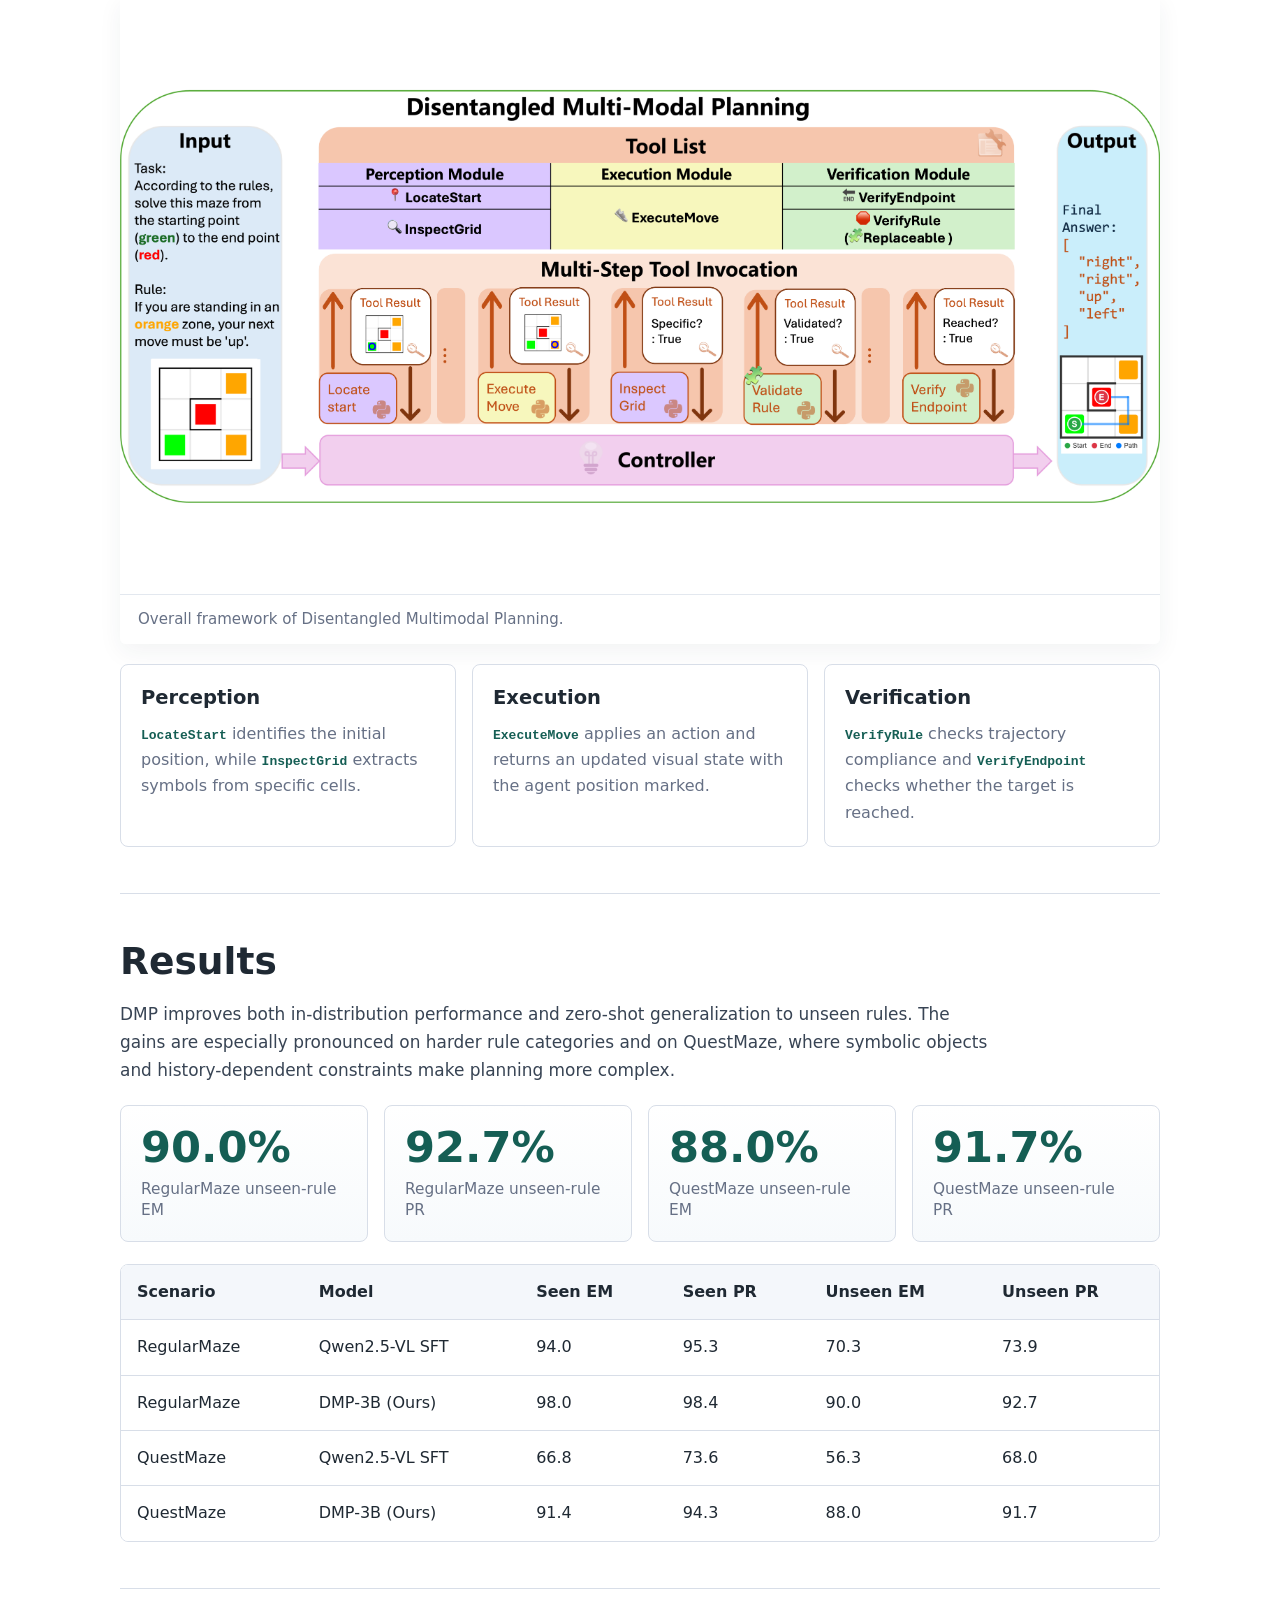
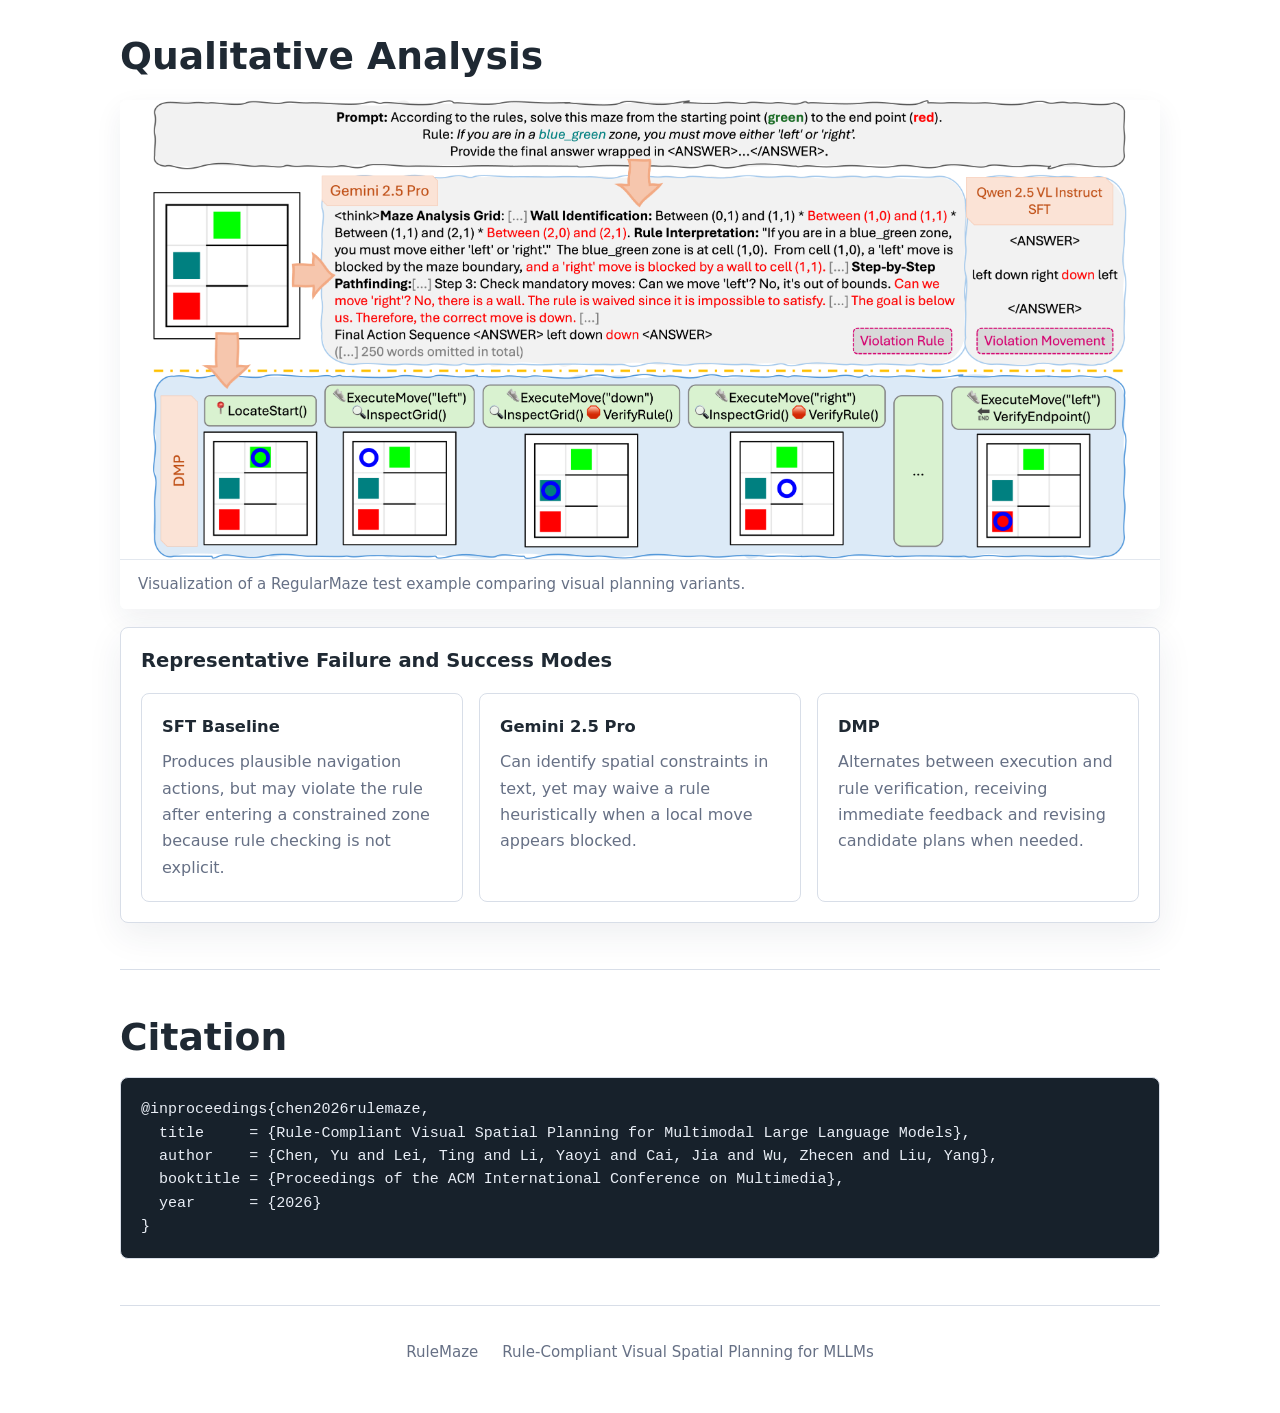
==== commit d83703ce: "add paper, supp; update img" ====
--- a/index.html
+++ b/index.html
@@ -49,12 +49,37 @@
         </p>
 
         <div class="link-row" aria-label="Project links">
-          <a class="pill" href="#" aria-label="Paper PDF">Paper</a>
-          <a class="pill" href="#" aria-label="Code repository">Code</a>
-          <a class="pill" href="#" aria-label="Dataset">Dataset</a>
-          <a class="pill" href="#" aria-label="Models">Models</a>
-          <a class="pill" href="#" aria-label="Poster">Poster</a>
-        </div>
+          <a
+            class="pill"
+            href="paper.html"
+            target="_blank"
+            rel="noopener noreferrer"
+            aria-label="Paper PDF"
+          >Paper</a>
+          <a
+            class="pill"
+            href="https://github.com/Fish-03/RULEMAZE"
+            target="_blank"
+            rel="noopener noreferrer"
+            aria-label="Code repository"
+          >Code</a>
+          <a
+            class="pill"
+            href="https://huggingface.co/datasets/Fish-03/RuleMaze"
+            target="_blank"
+            rel="noopener noreferrer"
+            aria-label="Dataset"
+          >Dataset</a>
+          <span class="pill unavailable" role="link" aria-disabled="true" aria-label="Models unavailable">Models</span>
+          <span class="pill unavailable" role="link" aria-disabled="true" aria-label="Poster unavailable">Poster</span>
+        </div>
+
+        <section class="intro-video" aria-label="Introduction video">
+          <video class="intro-video-player" controls preload="auto" playsinline data-intro-video>
+            <source src="video/RuleMaze-MM26-pre-seekable.mp4" type="video/mp4" />
+            Introduction video.
+          </video>
+        </section>
 
         <figure class="hero-figure overview-carousel" data-carousel>
           <div class="overview-stage">
--- a/styles.css
+++ b/styles.css
@@ -5,12 +5,53 @@
   --line: #d8dee8;
   --paper: #ffffff;
   --soft: #f4f7fb;
+  --page-start: #f9fbfd;
+  --page-end: #ffffff;
+  --header-bg: rgba(255, 255, 255, 0.88);
+  --figure-bg: #ffffff;
+  --figure-line: rgba(216, 222, 232, 0.7);
+  --content-copy: #384454;
+  --button-bg: #ffffff;
+  --unavailable-bg: #eef2f6;
+  --unavailable-text: #667085;
+  --video-line: #a9b5c6;
+  --metrics-end: #f7fafc;
+  --pre-bg: #17212b;
+  --pre-text: #e9eef6;
   --accent: #1f7a6d;
   --accent-strong: #155e54;
   --gold: #d99b21;
   --shadow: 0 18px 55px rgba(32, 48, 71, 0.13);
 }
 
+@media (prefers-color-scheme: dark) {
+  :root {
+    color-scheme: dark;
+    --ink: #edf2f7;
+    --muted: #a9b4c3;
+    --line: #2f3a4a;
+    --paper: #121923;
+    --soft: #172331;
+    --page-start: #101820;
+    --page-end: #0b1118;
+    --header-bg: rgba(12, 18, 26, 0.88);
+    --figure-bg: #ffffff;
+    --figure-line: rgba(47, 58, 74, 0.9);
+    --content-copy: #c7d0dc;
+    --button-bg: #172331;
+    --unavailable-bg: #202a36;
+    --unavailable-text: #95a1af;
+    --video-line: #526174;
+    --metrics-end: #172331;
+    --pre-bg: #090d12;
+    --pre-text: #edf2f7;
+    --accent: #35a895;
+    --accent-strong: #70d6c6;
+    --gold: #f0b64d;
+    --shadow: 0 18px 55px rgba(0, 0, 0, 0.32);
+  }
+}
+
 * {
   box-sizing: border-box;
 }
@@ -23,7 +64,7 @@
   margin: 0;
   color: var(--ink);
   background:
-    linear-gradient(180deg, #f9fbfd 0%, #ffffff 420px),
+    linear-gradient(180deg, var(--page-start) 0%, var(--page-end) 420px),
     var(--paper);
   font-family:
     Inter, ui-sans-serif, system-ui, -apple-system, BlinkMacSystemFont, "Segoe UI",
@@ -44,8 +85,8 @@
   position: sticky;
   top: 0;
   z-index: 10;
-  border-bottom: 1px solid rgba(216, 222, 232, 0.75);
-  background: rgba(255, 255, 255, 0.88);
+  border-bottom: 1px solid var(--figure-line);
+  background: var(--header-bg);
   backdrop-filter: blur(14px);
 }
 
@@ -161,13 +202,36 @@
   text-decoration: none;
 }
 
+.pill.secondary {
+  border-color: var(--line);
+  color: var(--accent-strong);
+  background: var(--paper);
+  box-shadow: none;
+}
+
+.pill.secondary:hover {
+  background: var(--soft);
+}
+
+.pill.unavailable {
+  border-color: rgba(102, 112, 133, 0.24);
+  color: var(--unavailable-text);
+  background: var(--unavailable-bg);
+  box-shadow: none;
+  cursor: not-allowed;
+}
+
+.pill.unavailable:hover {
+  background: var(--unavailable-bg);
+}
+
 .hero-figure,
 .wide-figure {
   margin: 0;
   border: 0;
   border-radius: 6px;
   overflow: hidden;
-  background: #ffffff;
+  background: var(--paper);
   box-shadow: 0 8px 24px rgba(32, 48, 71, 0.06);
 }
 
@@ -175,7 +239,7 @@
   display: grid;
   gap: 10px;
   padding: 0;
-  background: #ffffff;
+  background: var(--figure-bg);
 }
 
 .figure-grid.two-up {
@@ -187,7 +251,7 @@
   display: block;
   width: 100%;
   object-fit: contain;
-  background: #ffffff;
+  background: var(--figure-bg);
 }
 
 .figure-grid img {
@@ -198,23 +262,23 @@
 
 .paper-image {
   height: clamp(300px, 48vw, 600px);
-  background: #ffffff;
+  background: var(--figure-bg);
 }
 
 .hero-figure .figure-grid {
-  border-bottom: 1px solid rgba(216, 222, 232, 0.7);
+  border-bottom: 1px solid var(--figure-line);
 }
 
 .wide-figure .paper-image {
-  border-bottom: 1px solid rgba(216, 222, 232, 0.7);
+  border-bottom: 1px solid var(--figure-line);
 }
 
 .overview-stage {
   position: relative;
   display: grid;
   align-items: center;
-  background: #ffffff;
-  border-bottom: 1px solid rgba(216, 222, 232, 0.7);
+  background: var(--figure-bg);
+  border-bottom: 1px solid var(--figure-line);
 }
 
 .overview-slides {
@@ -226,7 +290,7 @@
   width: 100%;
   height: clamp(280px, 42vw, 540px);
   object-fit: contain;
-  background: #ffffff;
+  background: var(--figure-bg);
 }
 
 .overview-slide.is-active {
@@ -238,8 +302,8 @@
   top: 50%;
   z-index: 2;
   transform: translateY(-50%);
-  border-color: rgba(216, 222, 232, 0.88);
-  background: rgba(255, 255, 255, 0.9);
+  border-color: var(--figure-line);
+  background: var(--button-bg);
   box-shadow: 0 8px 22px rgba(32, 48, 71, 0.12);
 }
 
@@ -278,7 +342,7 @@
   color: var(--muted);
   font-size: 0.94rem;
   text-align: left;
-  background: #ffffff;
+  background: var(--paper);
 }
 
 .content-section {
@@ -305,15 +369,30 @@
 
 .content-section > p {
   max-width: 880px;
-  color: #384454;
+  color: var(--content-copy);
   font-size: 1.06rem;
+}
+
+.intro-video {
+  margin: 0 auto 34px;
+}
+
+.intro-video-player {
+  display: block;
+  width: 100%;
+  aspect-ratio: 16 / 9;
+  border: 1px solid var(--line);
+  border-radius: 8px;
+  background: #000000;
+  box-shadow: 0 12px 35px rgba(32, 48, 71, 0.08);
 }
 
 .video-placeholder {
   display: grid;
-  min-height: 380px;
+  aspect-ratio: 16 / 9;
+  min-height: 300px;
   place-items: center;
-  border: 1px dashed #a9b5c6;
+  border: 1px dashed var(--video-line);
   border-radius: 8px;
   background:
     linear-gradient(135deg, rgba(31, 122, 109, 0.08), rgba(217, 155, 33, 0.1)),
@@ -384,7 +463,7 @@
 
 .metrics-grid article {
   min-height: 128px;
-  background: linear-gradient(180deg, #ffffff 0%, #f7fafc 100%);
+  background: linear-gradient(180deg, var(--paper) 0%, var(--metrics-end) 100%);
 }
 
 .metric {
@@ -440,7 +519,7 @@
   border: 1px solid var(--line);
   border-radius: 50%;
   color: var(--ink);
-  background: #ffffff;
+  background: var(--button-bg);
   cursor: pointer;
   font-size: 1.1rem;
 }
@@ -515,8 +594,8 @@
   padding: 20px;
   border: 1px solid var(--line);
   border-radius: 8px;
-  background: #17212b;
-  color: #e9eef6;
+  background: var(--pre-bg);
+  color: var(--pre-text);
   font-size: 0.94rem;
   line-height: 1.55;
 }
@@ -534,6 +613,50 @@
   font-size: 0.94rem;
 }
 
+.paper-page main {
+  width: min(1180px, calc(100% - 32px));
+}
+
+.paper-viewer {
+  padding: 44px 0;
+}
+
+.paper-viewer-head {
+  text-align: center;
+}
+
+.paper-viewer-head h1 {
+  max-width: 960px;
+  font-size: clamp(1.9rem, 4.2vw, 3.4rem);
+}
+
+.paper-pages {
+  display: grid;
+  gap: 22px;
+}
+
+.paper-page-image {
+  margin: 0 auto;
+  width: min(100%, 920px);
+  overflow: hidden;
+  border: 1px solid var(--line);
+  border-radius: 8px;
+  background: var(--figure-bg);
+  box-shadow: 0 12px 35px rgba(32, 48, 71, 0.08);
+}
+
+.paper-page-image img {
+  display: block;
+  width: 100%;
+  height: auto;
+  background: var(--figure-bg);
+}
+
+.paper-page-image figcaption {
+  border-top: 1px solid var(--figure-line);
+  text-align: center;
+}
+
 @media (max-width: 760px) {
   .nav {
     align-items: flex-start;
@@ -570,6 +693,14 @@
     min-height: 230px;
   }
 
+  .paper-viewer {
+    padding: 30px 0;
+  }
+
+  .paper-pages {
+    gap: 16px;
+  }
+
   .figure-grid.two-up {
     grid-template-columns: 1fr;
   }
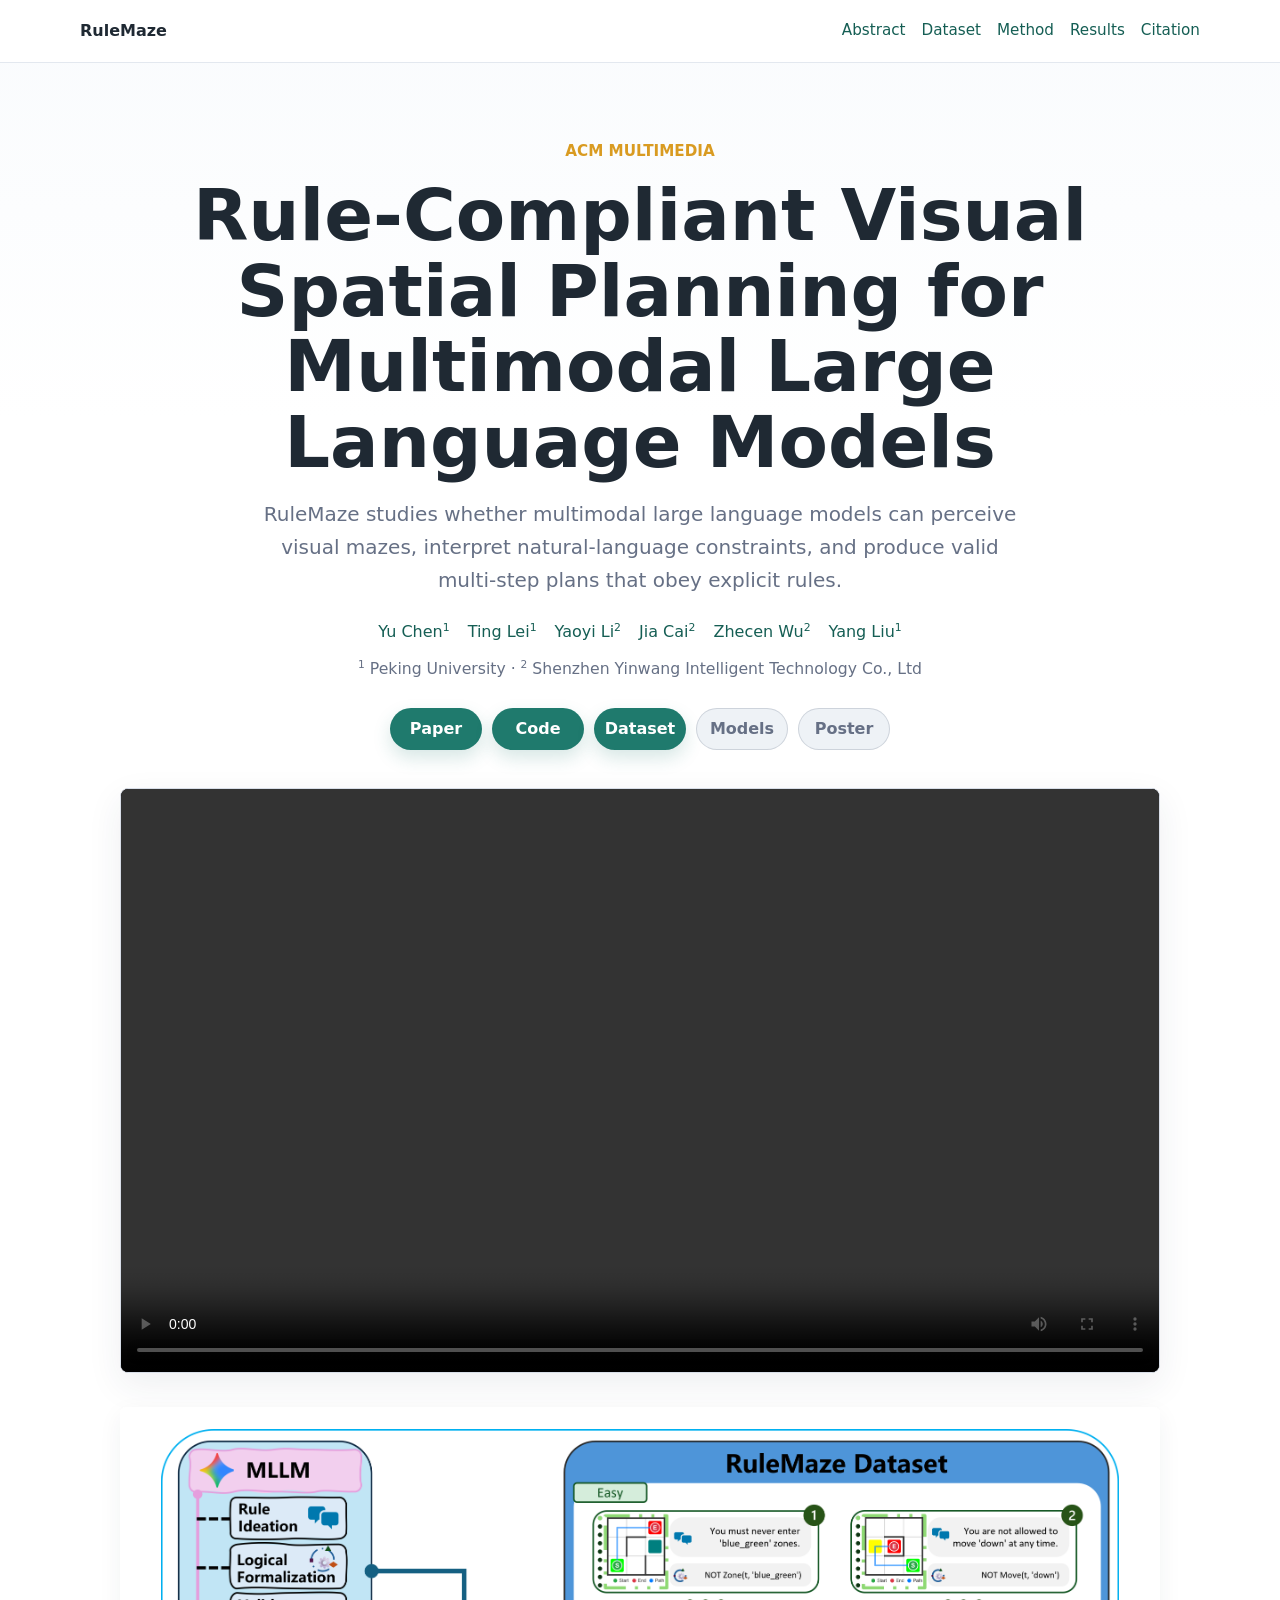
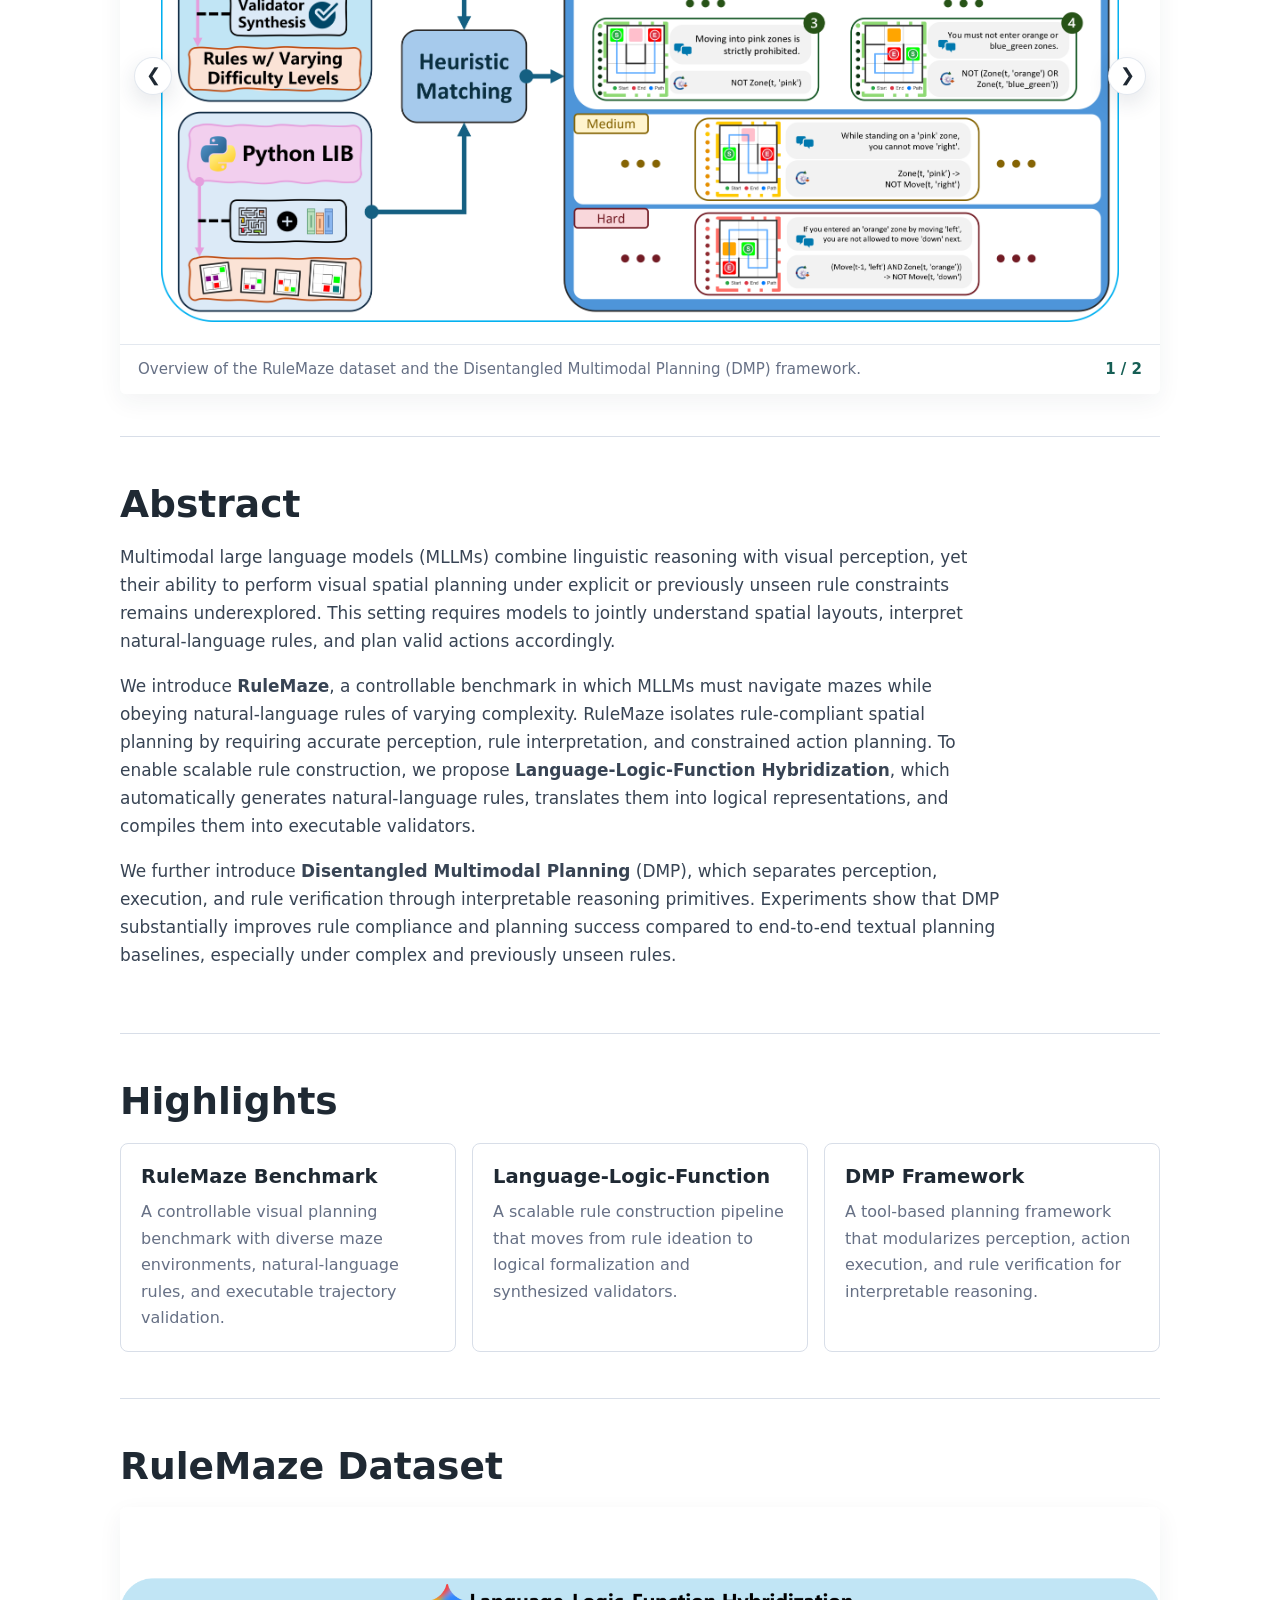
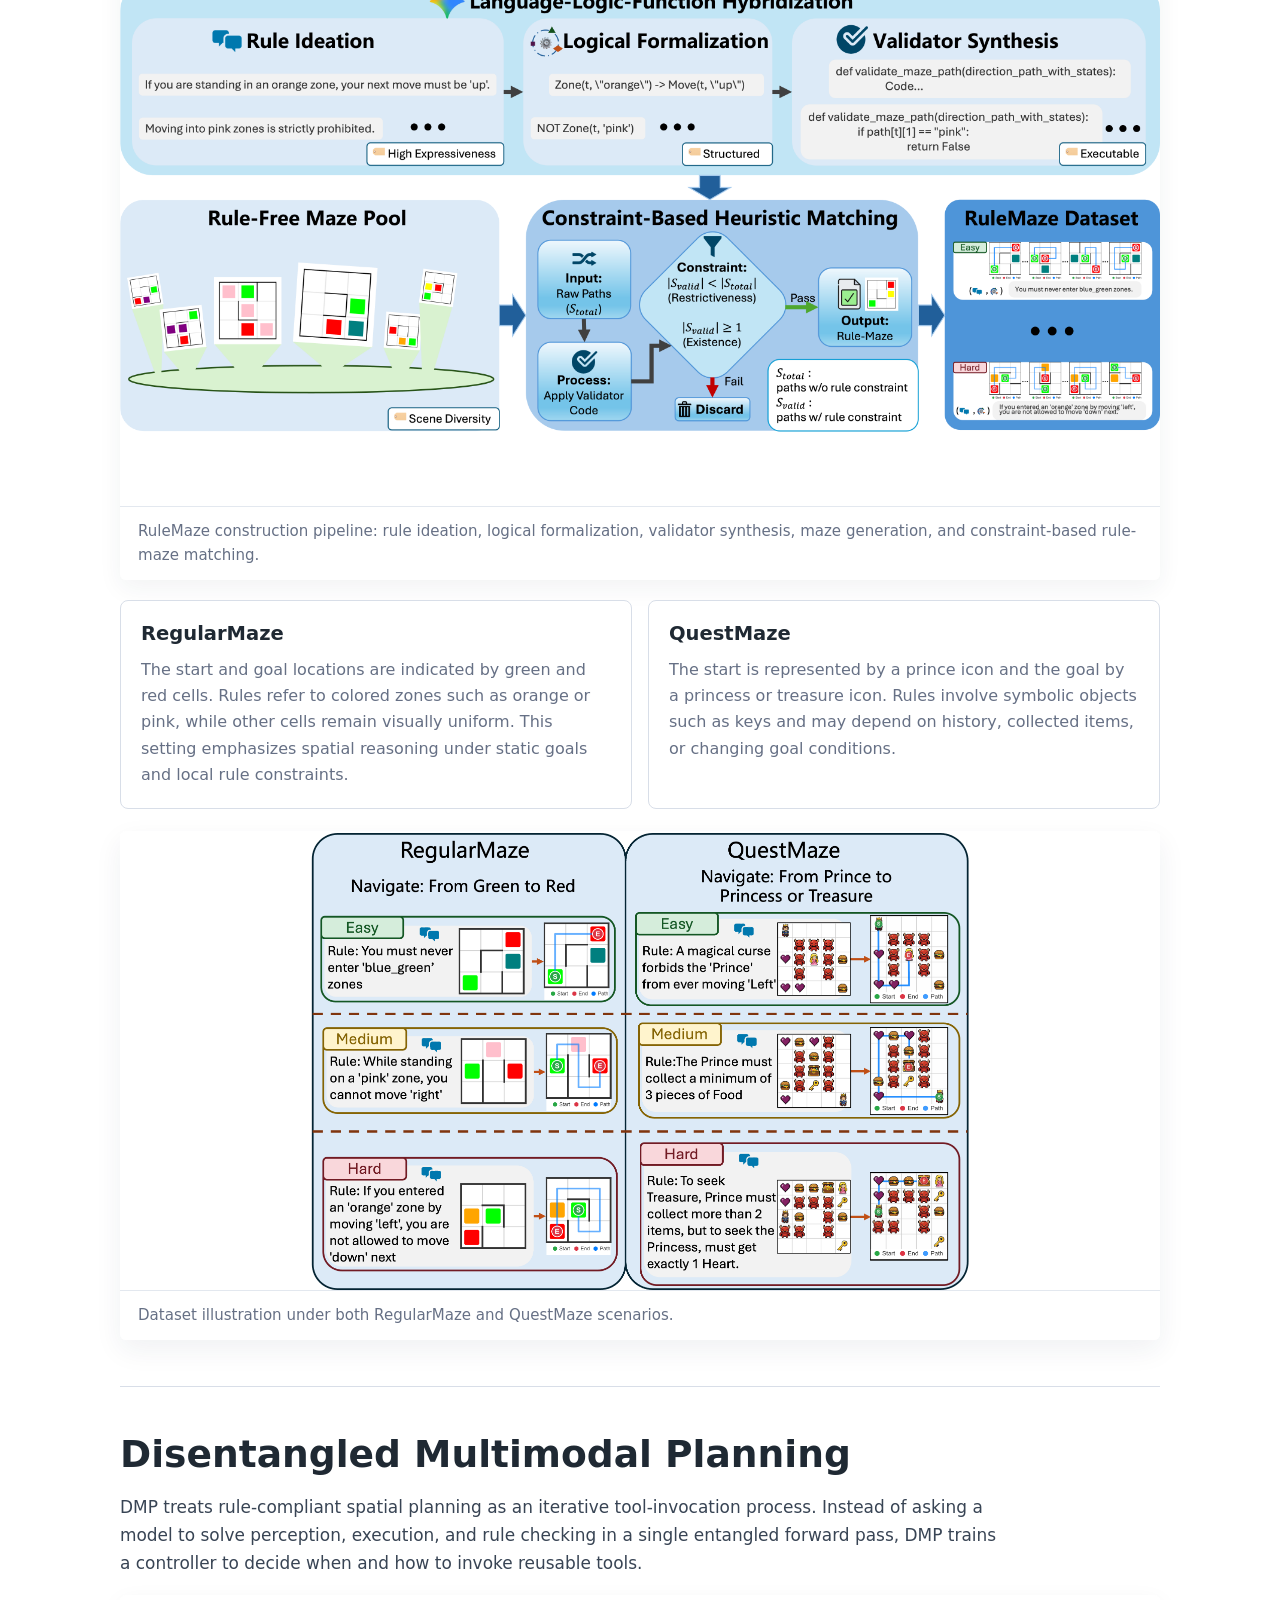
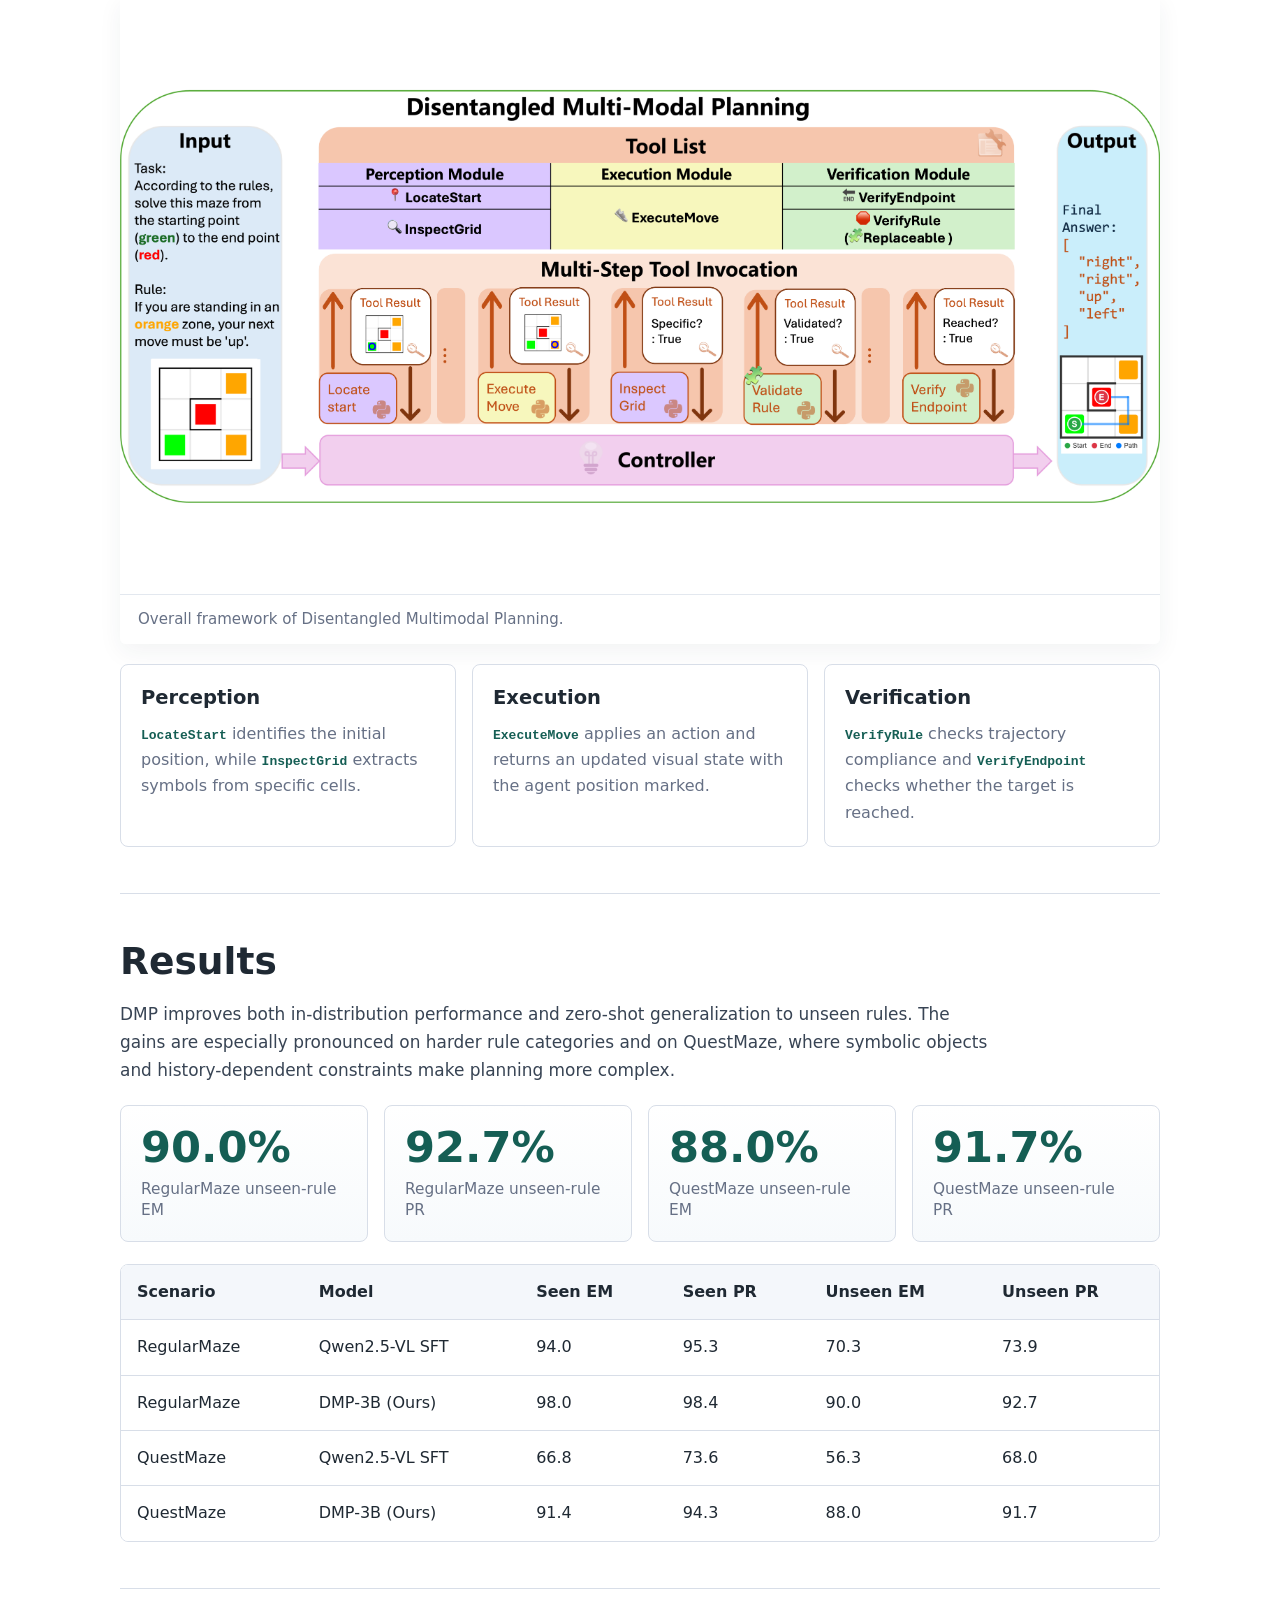
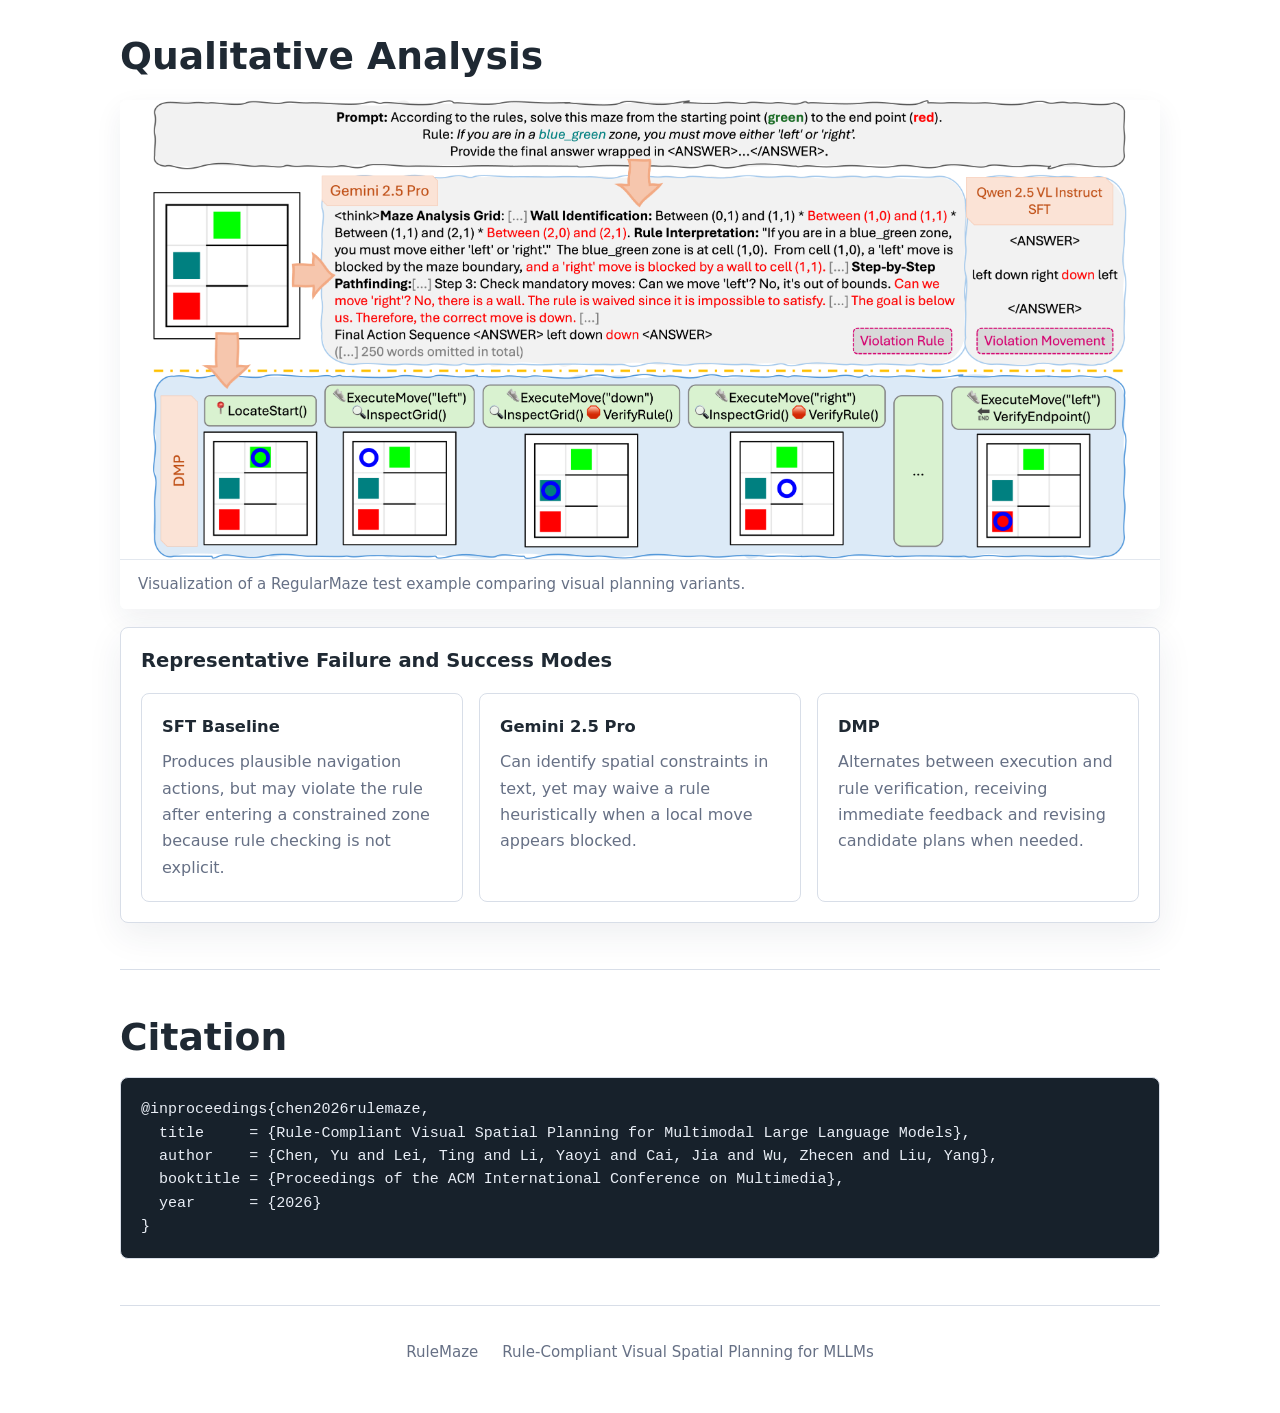
==== commit c9c48aa2: "update html" ====
--- a/index.html
+++ b/index.html
@@ -76,7 +76,7 @@
 
         <section class="intro-video" aria-label="Introduction video">
           <video class="intro-video-player" controls preload="auto" playsinline data-intro-video>
-            <source src="video/RuleMaze-MM26-pre-seekable.mp4" type="video/mp4" />
+            <source src="video/RuleMaze-MM26-pre.mp4" type="video/mp4" />
             Introduction video.
           </video>
         </section>
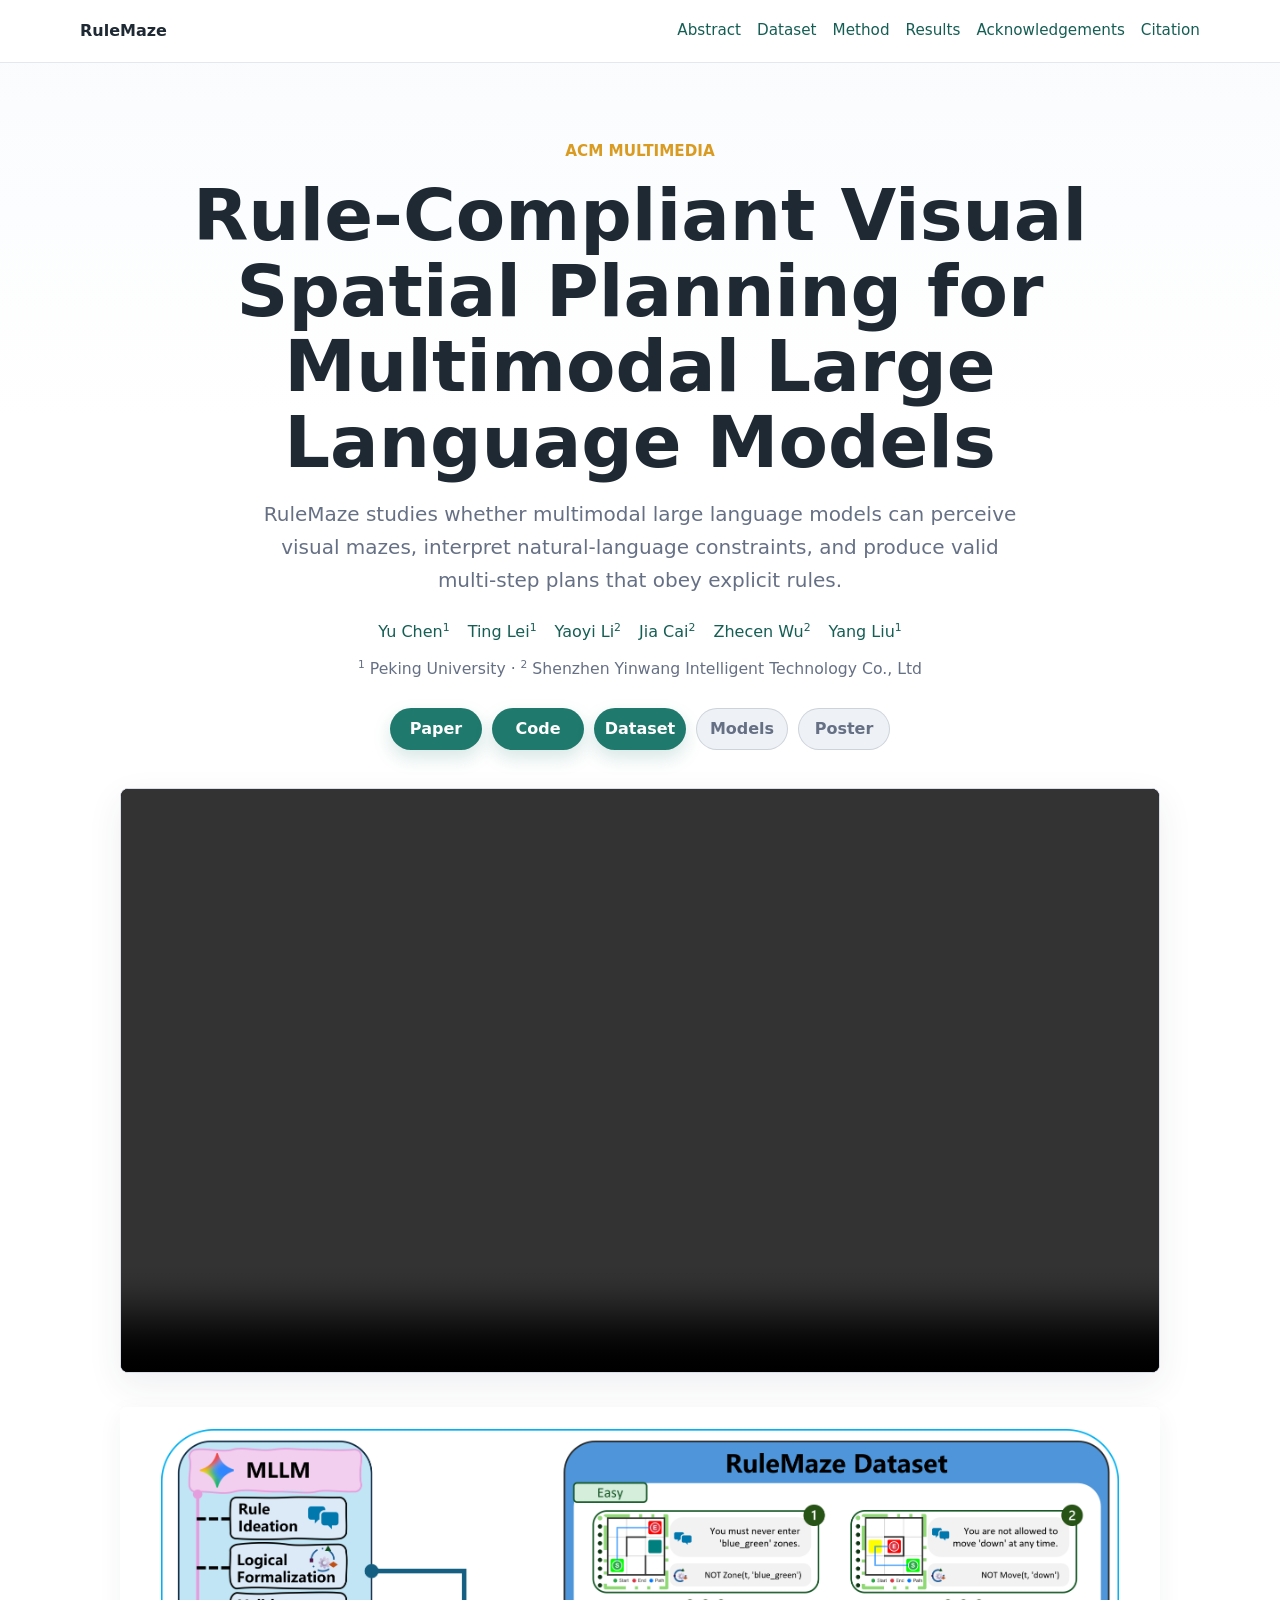
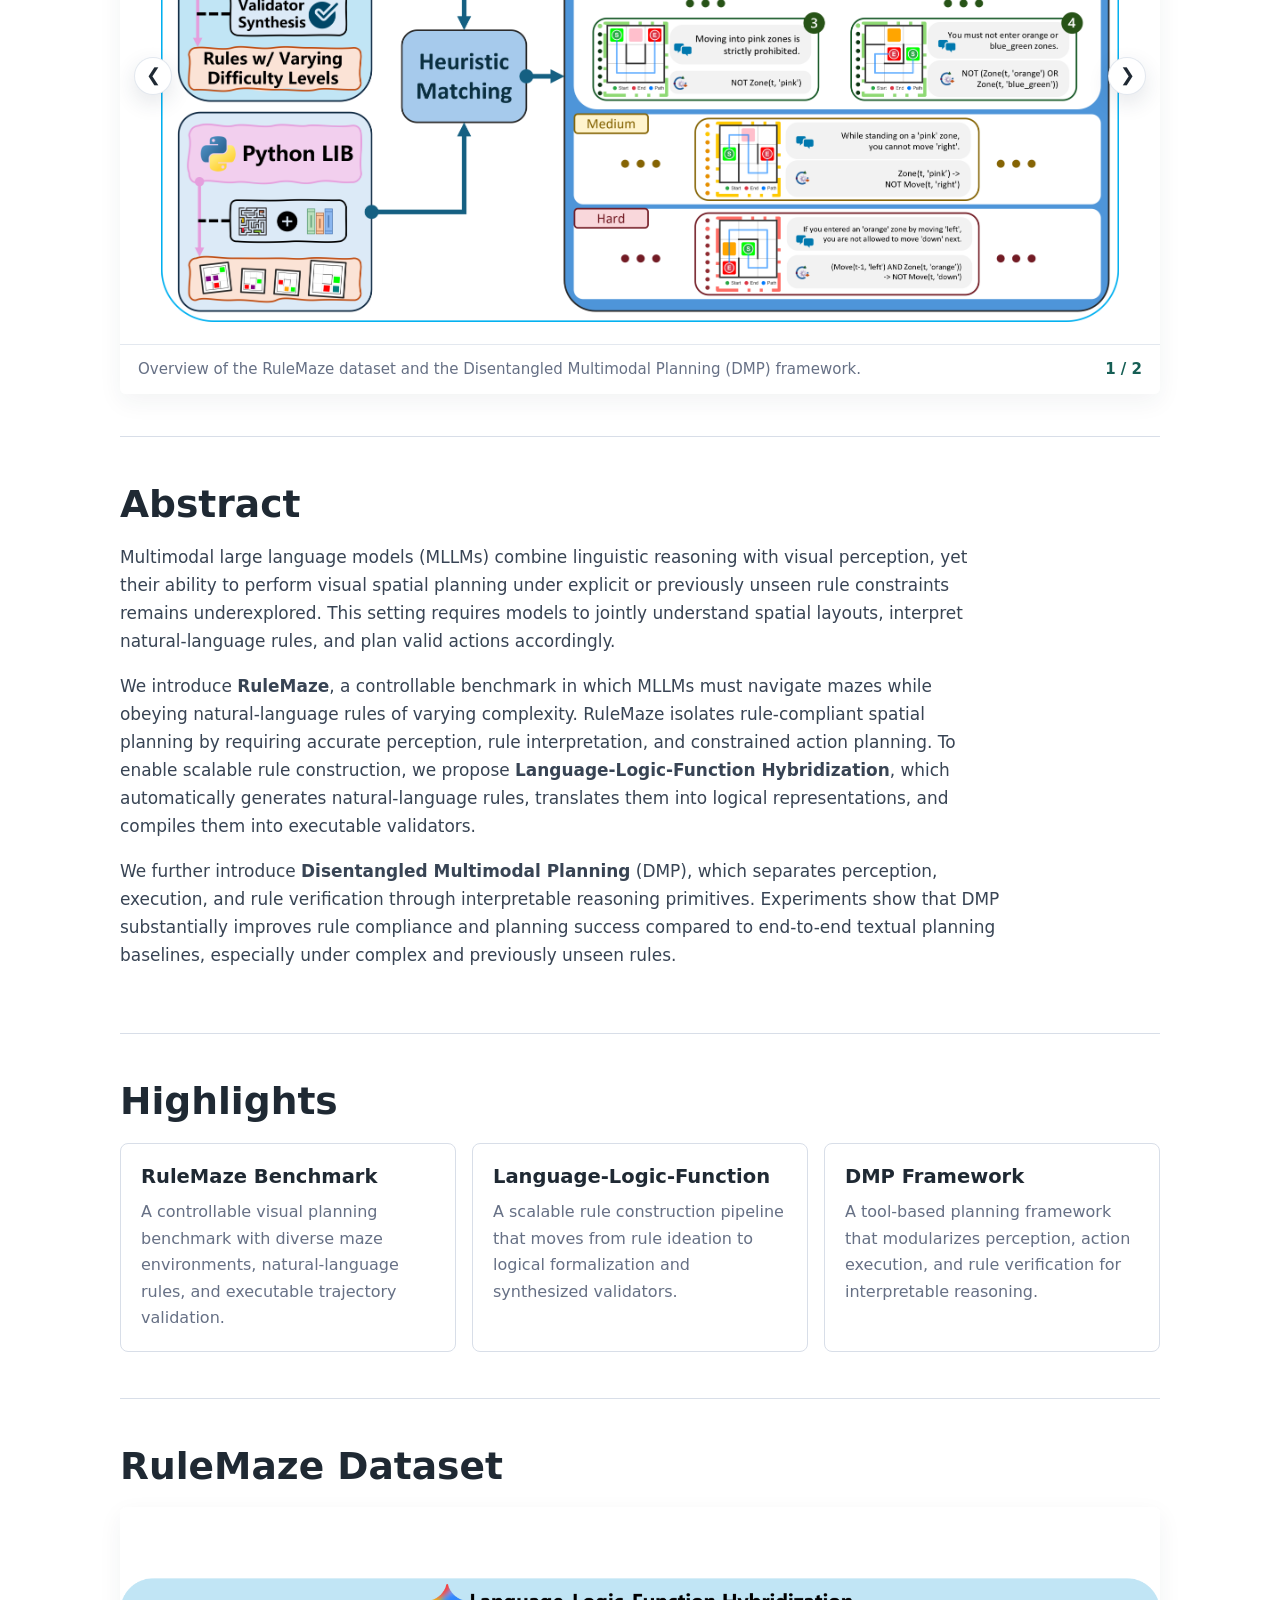
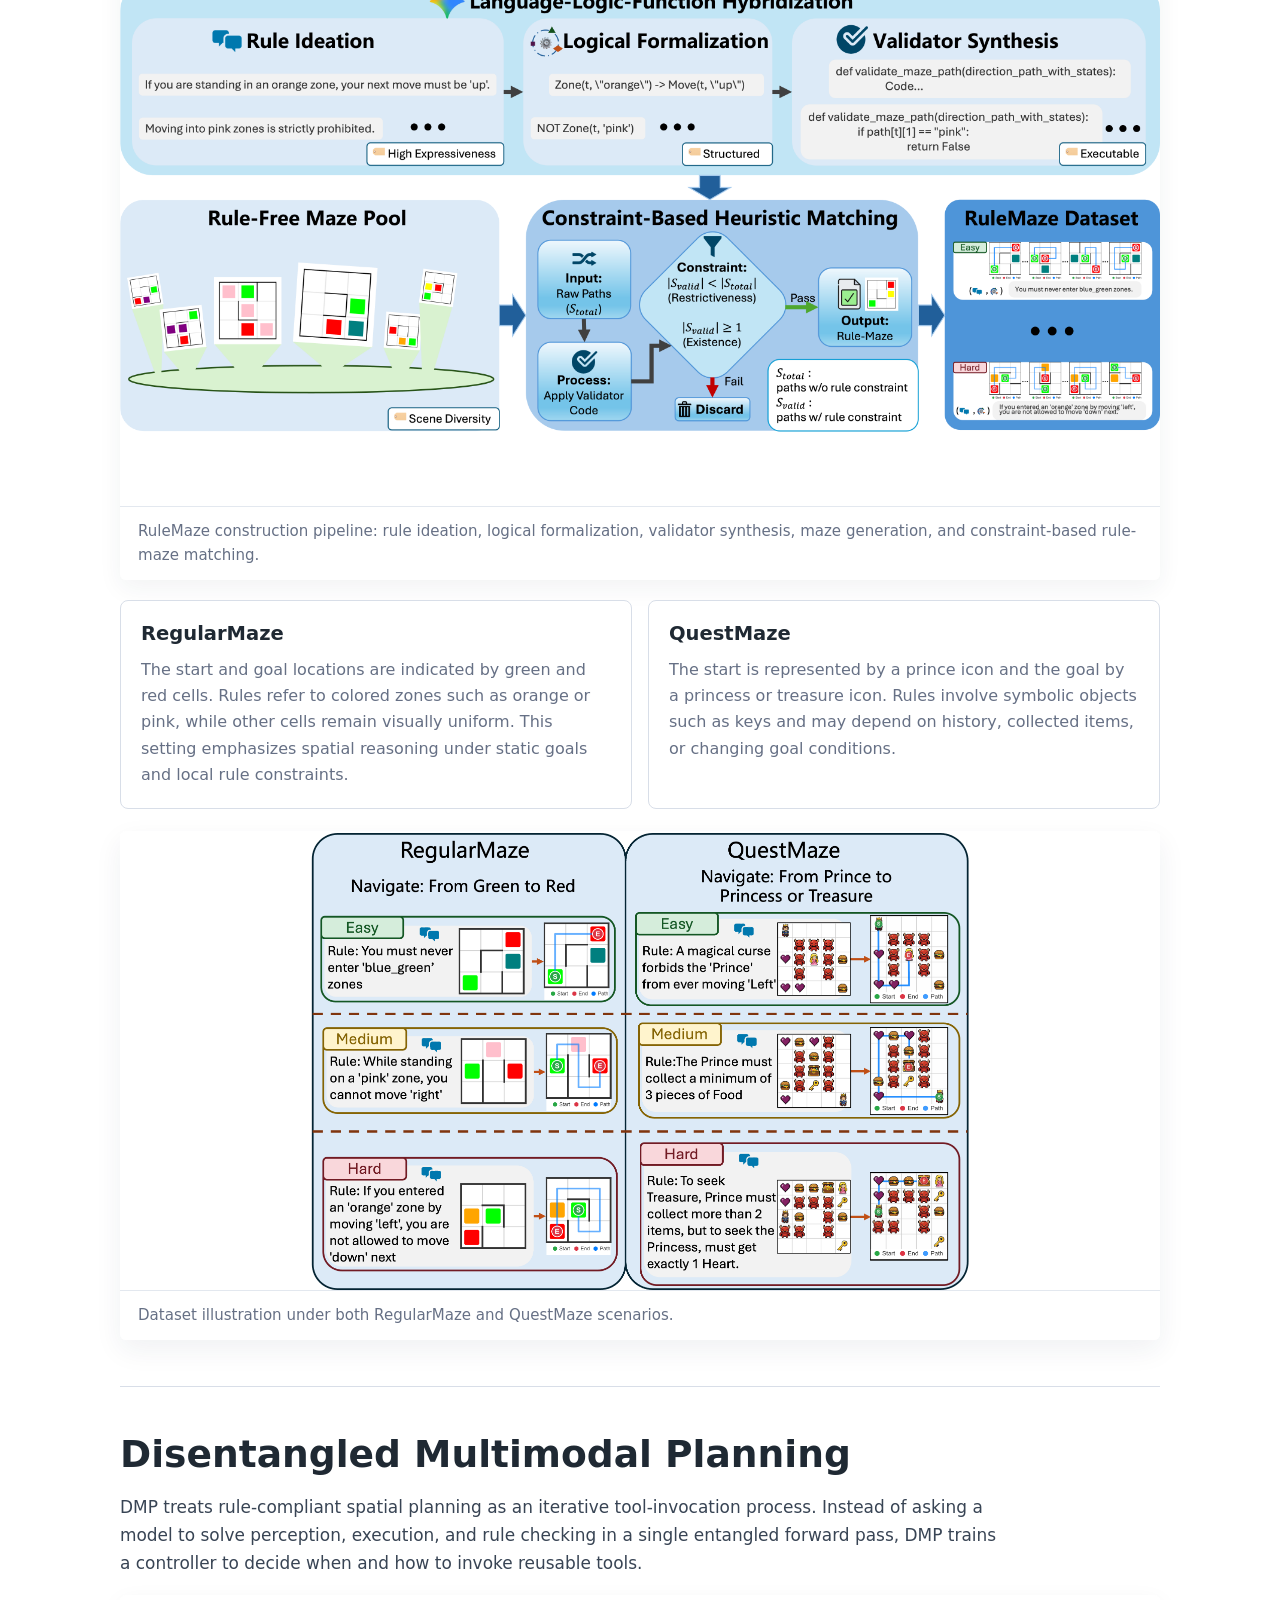
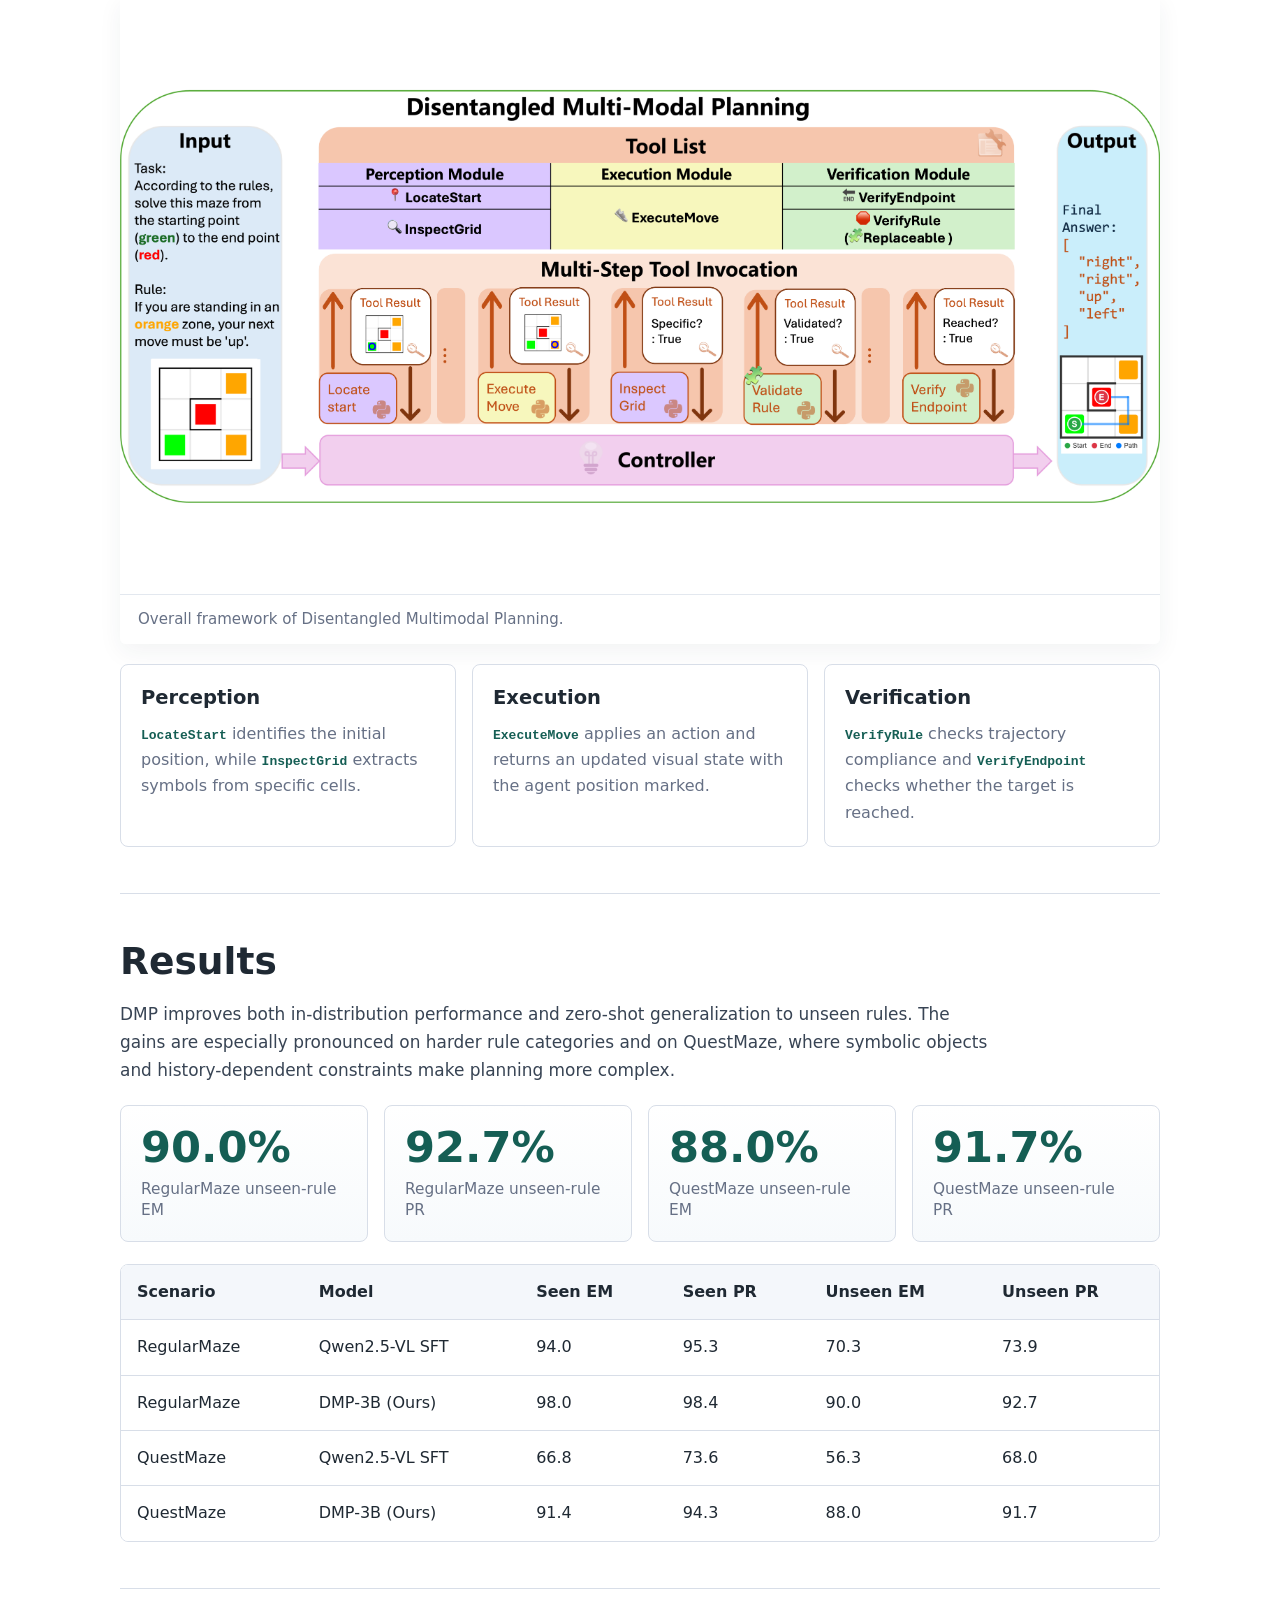
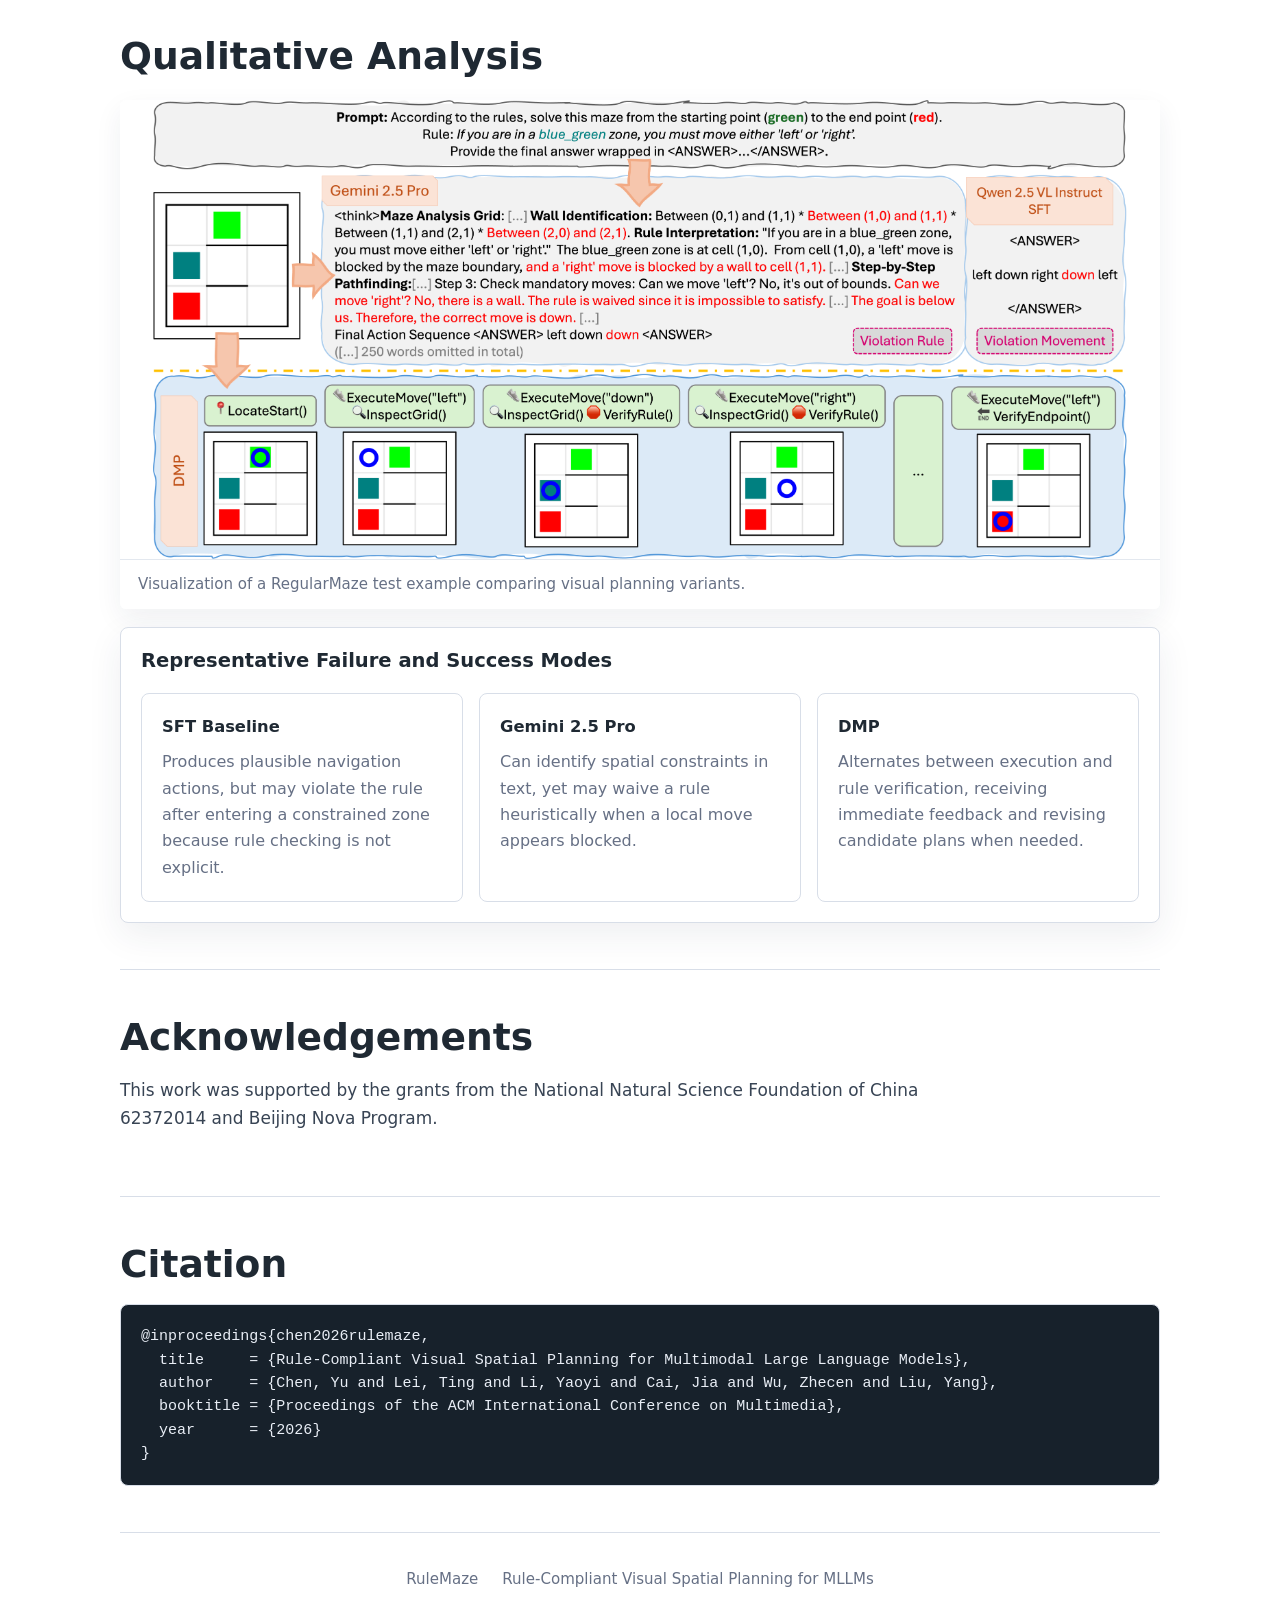
==== commit e8ab42db: "update page" ====
--- a/index.html
+++ b/index.html
@@ -19,6 +19,7 @@
           <a href="#dataset">Dataset</a>
           <a href="#method">Method</a>
           <a href="#results">Results</a>
+          <a href="#acknowledgements">Acknowledgements</a>
           <a href="#citation">Citation</a>
         </div>
       </nav>
@@ -382,6 +383,14 @@
         </div>
       </section>
 
+      <section id="acknowledgements" class="content-section">
+        <h2>Acknowledgements</h2>
+        <p>
+          This work was supported by the grants from the National Natural
+          Science Foundation of China 62372014 and Beijing Nova Program.
+        </p>
+      </section>
+
       <section id="citation" class="content-section">
         <h2>Citation</h2>
         <pre><code>@inproceedings{chen2026rulemaze,
